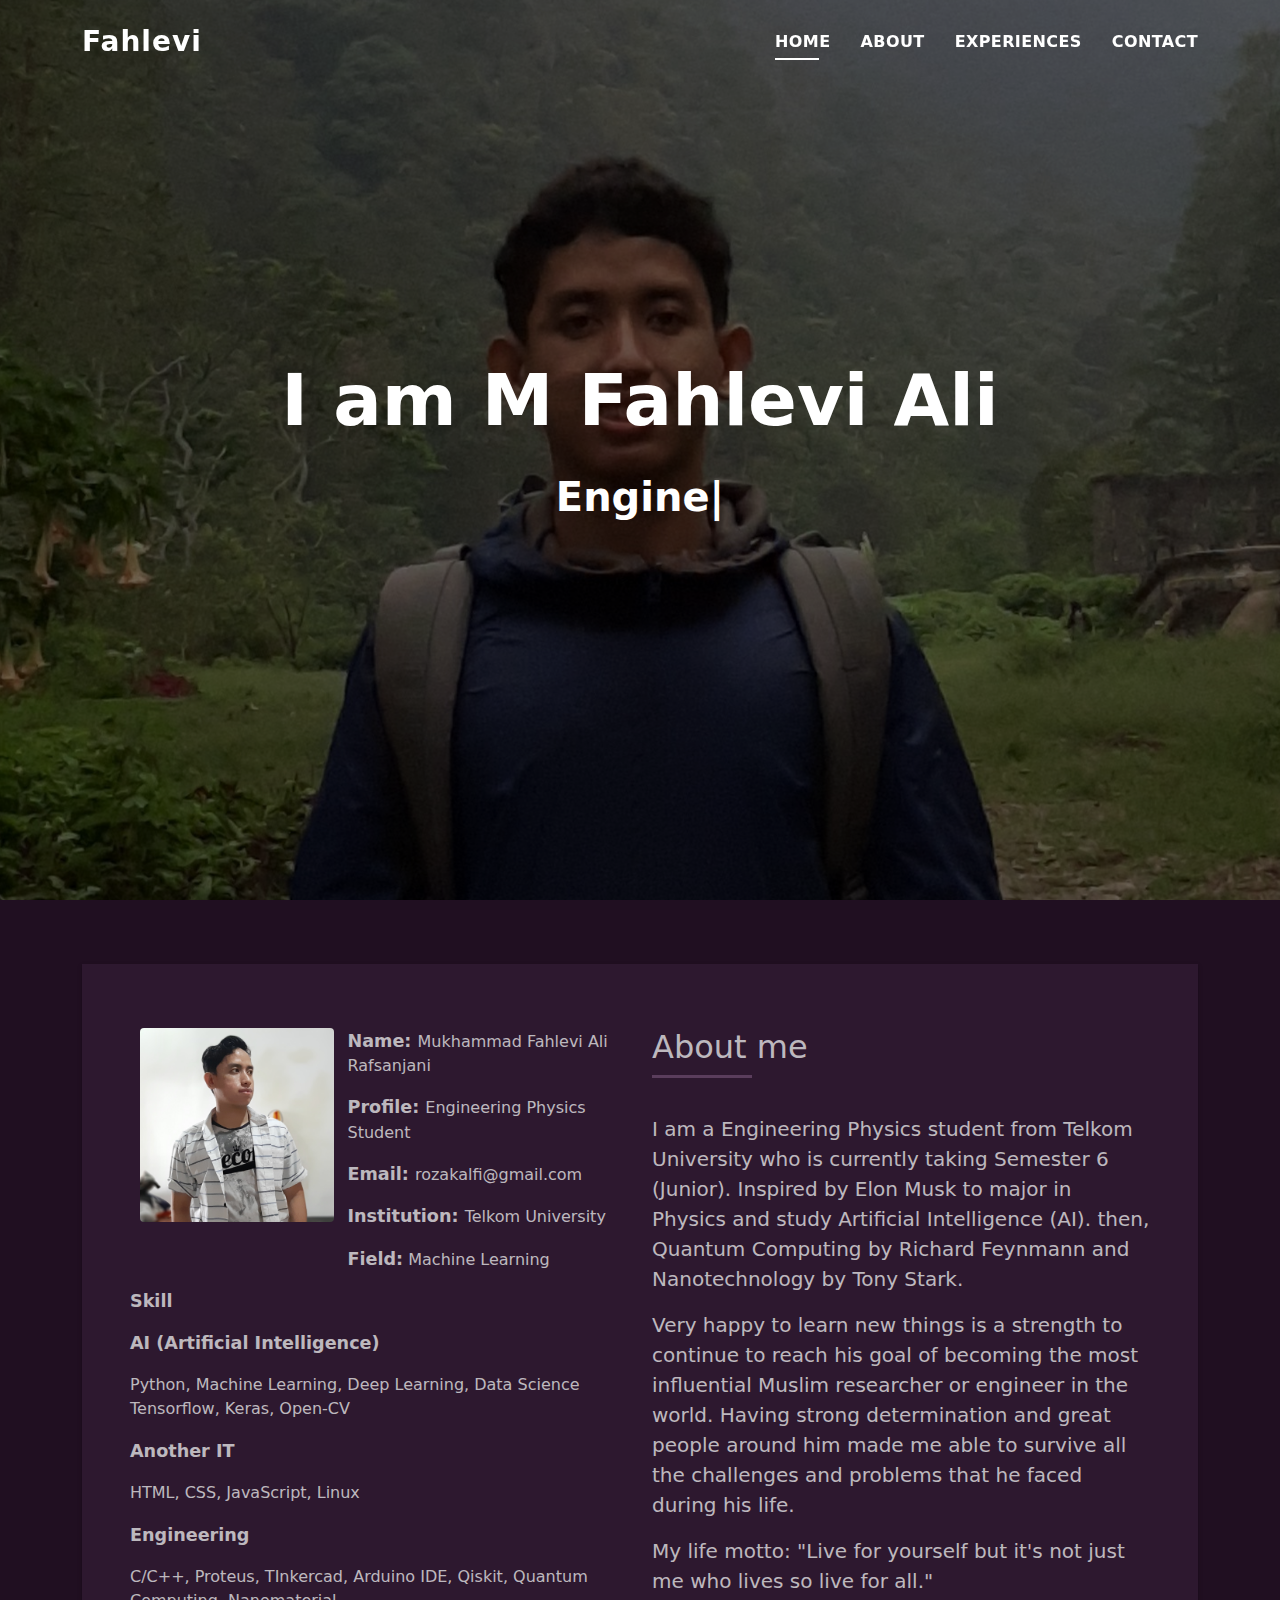
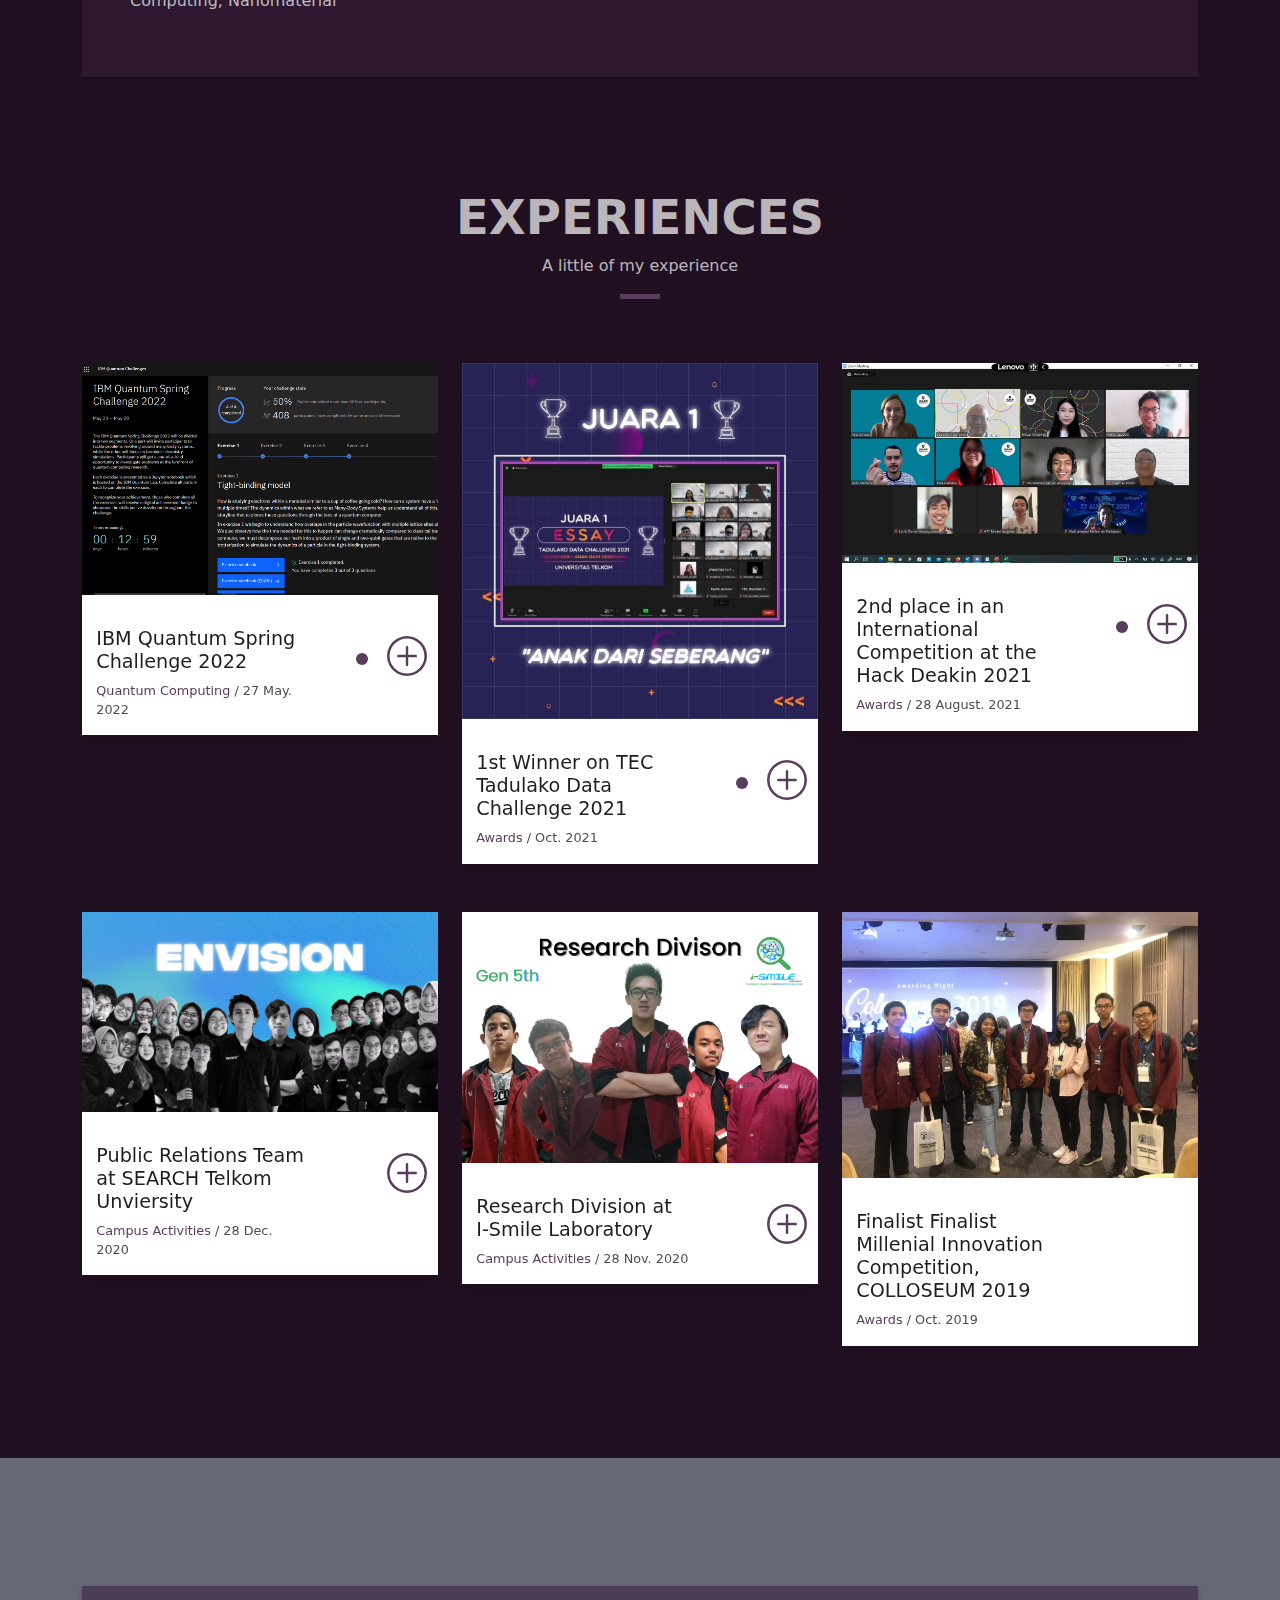
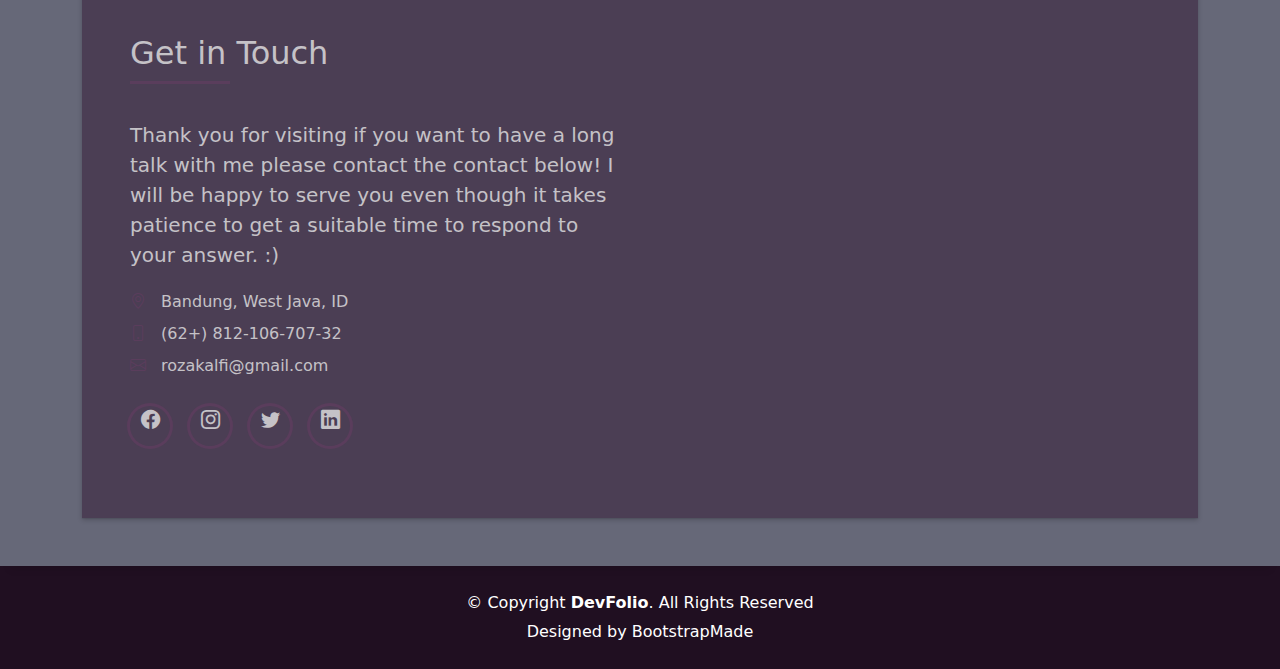
==== index.html @ 3823e462 "first commit" ====
<!DOCTYPE html>
<html lang="en">

<head>
  <meta charset="utf-8">
  <meta content="width=device-width, initial-scale=1.0" name="viewport">

  <title>Welcome to My Story!:)</title>
  <meta content="" name="description">
  <meta content="" name="keywords">

  <!-- Favicons -->
  <link href="assets/img/favicon.png" rel="icon">
  <link href="assets/img/apple-touch-icon.png" rel="apple-touch-icon">

  <!-- Vendor CSS Files -->
  <link href="assets/vendor/bootstrap/css/bootstrap.min.css" rel="stylesheet">
  <link href="assets/vendor/bootstrap-icons/bootstrap-icons.css" rel="stylesheet">
  <link href="assets/vendor/glightbox/css/glightbox.min.css" rel="stylesheet">
  <link href="assets/vendor/swiper/swiper-bundle.min.css" rel="stylesheet">

  <!-- Template Main CSS File -->
  <link href="assets/css/style.css" rel="stylesheet">

  <!-- =======================================================
  * Template Name: DevFolio - v4.7.1
  * Template URL: https://bootstrapmade.com/devfolio-bootstrap-portfolio-html-template/
  * Author: BootstrapMade.com
  * License: https://bootstrapmade.com/license/
  ======================================================== -->
</head>

<body>

  <!-- ======= Header ======= -->
  <header id="header" class="fixed-top">
    <div class="container d-flex align-items-center justify-content-between">

      <h1 class="logo"><a href="index.html">Fahlevi</a></h1>
      <!-- Uncomment below if you prefer to use an image logo -->
      <!-- <a href="index.html" class="logo"><img src="assets/img/logo.png" alt="" class="img-fluid"></a>-->

      <nav id="navbar" class="navbar">
        <ul>
          <li><a class="nav-link scrollto active" href="#hero">Home</a></li>
          <li><a class="nav-link scrollto" href="#about">About</a></li>
          <li><a class="nav-link scrollto " href="#work">EXPERIENCES</a></li>
          <li><a class="nav-link scrollto" href="#contact">Contact</a></li>
        </ul>
        <i class="bi bi-list mobile-nav-toggle"></i>
      </nav><!-- .navbar -->

    </div>
  </header><!-- End Header -->

  <!-- ======= Hero Section ======= -->
  <div id="hero" class="hero route bg-image" style="background-image: url(assets/img/banner.png)">
    <div class="overlay-itro"></div>
    <div class="hero-content display-table">
      <div class="table-cell">
        <div class="container">
          <!--<p class="display-6 color-d">Hello, world!</p>-->
          <h1 class="hero-title mb-4">I am M Fahlevi Ali</h1>
          <p class="hero-subtitle"><span class="typed" data-typed-items="Engineering Student, AI Enthuasiast, Quantum Computing Enthusiast"></span></p>
          <!-- <p class="pt-3"><a class="btn btn-primary btn js-scroll px-4" href="#about" role="button">Learn More</a></p> -->
        </div>
      </div>
    </div>
  </div><!-- End Hero Section -->

  <main id="main">

    <!-- ======= About Section ======= -->
    <section id="about" class="about-mf sect-pt4 route">
      <div class="container">
        <div class="row">
          <div class="col-sm-12">
            <div class="box-shadow-full">
              <div class="row">
                <div class="col-md-6">
                  <div class="row">
                    <div class="col-sm-6 col-md-5">
                      <div class="about-img">
                        <img src="assets/img/Untitled (500 × 500 px).png" class="img-fluid rounded b-shadow-a" alt="">
                      </div>
                    </div>
                    <div class="col-sm-6 col-md-7">
                      <div class="about-info">
                        <p><span class="title-s">Name: </span> <span>Mukhammad Fahlevi Ali Rafsanjani</span></p>
                        <p><span class="title-s">Profile: </span> <span>Engineering Physics Student</span></p>
                        <p><span class="title-s">Email: </span> <span>rozakalfi@gmail.com</span></p>
                        <p><span class="title-s">Institution: </span> <span>Telkom University</span></p>
                        <p><span class="title-s">Field:</span> <span>Machine Learning</span></p>
                      </div>
                    </div>
                  </div>
                  <div class="skill-mf">
                    <p class="title-s">Skill</p>
                  </div>
                  <div class="skill-mf">
                    <p class="title-s">AI (Artificial Intelligence)</p>
                    <span>Python, Machine Learning, Deep Learning, Data Science Tensorflow, Keras, Open-CV</span> <div class="sect-mt1-1"></div>
                  </div>
                  <div class="skill-mf">
                    <p class="title-s">Another IT</p>
                    <span>HTML, CSS, JavaScript, Linux</span> <div class="sect-mt1-1"></div>
                  </div>
                  <div class="skill-mf">
                    <p class="title-s">Engineering</p>
                    <span>C/C++, Proteus, TInkercad, Arduino IDE, Qiskit, Quantum Computing, Nanomaterial</span>
                  </div>
                </div>
                <div class="col-md-6">
                  <div class="about-me pt-4 pt-md-0">
                    <div class="title-box-2">
                      <h5 class="title-left">
                        About me
                      </h5>
                    </div>
                    <p class="lead">
                      I am a Engineering Physics student from Telkom University who is currently taking Semester 6 (Junior). Inspired by 
                      Elon Musk to major in Physics and study Artificial Intelligence (AI). then, Quantum Computing by Richard Feynmann 
                      and Nanotechnology by Tony Stark.

                    </p>
                    <p class="lead">
                      Very happy to learn new things is a strength to continue to reach his goal of becoming the most influential 
                      Muslim researcher or engineer in the world.  Having strong determination and great people around him made me able to survive all the challenges and problems 
                      that he faced during his life.
                    </p>
                    <p class="lead">
                      My life motto: "Live for yourself but it's not just me who lives so live for all."
                    </p>
                  </div>
                </div>
              </div>
            </div>
          </div>
        </div>
      </div>
    </section><!-- End About Section -->
    <!-- ======= Portfolio Section ======= -->
    <section id="work" class="portfolio-mf sect-pt4 route">
      <div class="container">
        <div class="row">
          <div class="col-sm-12">
            <div class="title-box text-center">
              <h3 class="title-a">
                EXPERIENCES
              </h3>
              <p class="subtitle-a">
                A little of my experience
              </p>
              <div class="line-mf"></div>
            </div>
          </div>
        </div>
        <div class="row">
          <div class="col-md-4">
            <div class="work-box">
              <a href="assets/img/ibm quantum spring challenge 2022.png" data-gallery="portfolioGallery" class="portfolio-lightbox">
                <div class="work-img">
                  <img src="assets/img/ibm quantum spring challenge 2022.png" alt="" class="img-fluid">
                </div>
              </a>
              <div class="work-content">
                <div class="row">
                  <div class="col-sm-8">
                    <h2 class="w-title">IBM Quantum Spring Challenge 2022</h2>
                    <div class="w-more">
                      <span class="w-ctegory">Quantum Computing</span> / <span class="w-date">27 May. 2022</span>
                    </div>
                  </div>
                  <div class="col-sm-4">
                    <div class="w-like">
                      <li><a href="https://www.linkedin.com/posts/fahlevialir_ibmquantumchallenge-quantumcomputing-qiskit-activity-6935933427539922944-oecW?utm_source=linkedin_share&utm_medium=member_desktop_web"> <span class="bi bi-plus-circle"></span></a></li>
                    </div>
                  </div>
                </div>
              </div>
            </div>
          </div>
          <div class="col-md-4">
            <div class="work-box">
              <a href="assets/img/1639705148033.jpg" data-gallery="portfolioGallery" class="portfolio-lightbox">
                <div class="work-img">
                  <img src="assets/img/1639705148033.jpg" alt="" class="img-fluid">
                </div>
              </a>
              <div class="work-content">
                <div class="row">
                  <div class="col-sm-8">
                    <h2 class="w-title">1st Winner on TEC Tadulako Data Challenge 2021</h2>
                    <div class="w-more">
                      <span class="w-ctegory">Awards</span> / <span class="w-date">Oct. 2021</span>
                    </div>
                  </div>
                  <div class="col-sm-4">
                    <div class="w-like">
                      <li><a href="https://www.linkedin.com/posts/fahlevialir_1st-winner-on-tec-tadulako-data-challenge-activity-6877421870313041920-lwin?utm_source=linkedin_share&utm_medium=member_desktop_web"> <span class="bi bi-plus-circle"></span></a></li>
                    </div>
                  </div>
                </div>
              </div>
            </div>
          </div>
          <div class="col-md-4">
            <div class="work-box">
              <a href="assets/img/1632244884599.jpg" data-gallery="portfolioGallery" class="portfolio-lightbox">
                <div class="work-img">
                  <img src="assets/img/1632244884599.jpg" alt="" class="img-fluid">
                </div>
              </a>
              <div class="work-content">
                <div class="row">
                  <div class="col-sm-8">
                    <h2 class="w-title">2nd place in an International Competition at the Hack Deakin 2021</h2>
                    <div class="w-more">
                      <span class="w-ctegory">Awards</span> / <span class="w-date">28 August. 2021</span>
                    </div>
                  </div>
                  <div class="col-sm-4">
                    <div class="w-like">
                      <li><a href="https://www.linkedin.com/posts/fahlevialir_hackathon2021-team-artificialintelligence-activity-6846131257760448512-QLKe?utm_source=linkedin_share&utm_medium=member_desktop_web"> <span class="bi bi-plus-circle"></span></a></li>
                    </div>
                  </div>
                </div>
              </div>
            </div>
          </div>
          <div class="col-md-4">
            <div class="work-box">
              <a href="assets/img/envision.png" data-gallery="portfolioGallery" class="portfolio-lightbox">
                <div class="work-img">
                  <img src="assets/img/envision.png" alt="" class="img-fluid">
                </div>
              </a>
              <div class="work-content">
                <div class="row">
                  <div class="col-sm-8">
                    <h2 class="w-title">Public Relations Team at SEARCH Telkom Unviersity</h2>
                    <div class="w-more">
                      <span class="w-ctegory">Campus Activities</span> / <span class="w-date">28 Dec. 2020</span>
                    </div>
                  </div>
                  <div class="col-sm-4">
                    <div class="w-like">
                      <a href="search.html"> <span class="bi bi-plus-circle"></span></a>
                    </div>
                  </div>
                </div>
              </div>
            </div>
          </div>
          <div class="col-md-4">
            <div class="work-box">
              <a href="assets/img/Research Divison.png" data-gallery="portfolioGallery" class="portfolio-lightbox">
                <div class="work-img">
                  <img src="assets/img/Research Divison.png" alt="" class="img-fluid">
                </div>
              </a>
              <div class="work-content">
                <div class="row">
                  <div class="col-sm-8">
                    <h2 class="w-title">Research Division at I-Smile Laboratory</h2>
                    <div class="w-more">
                      <span class="w-ctegory">Campus Activities</span> / <span class="w-date">28 Nov. 2020</span>
                    </div>
                  </div>
                  <div class="col-sm-4">
                    <div class="w-like">
                      <a href="portfolio-i-smile.html"> <span class="bi bi-plus-circle"></span></a>
                    </div>
                  </div>  
                </div>
              </div>
            </div>
          </div>
          <div class="col-md-4">
            <div class="work-box">
              <a href="assets/img/finalist.jpg" data-gallery="portfolioGallery" class="portfolio-lightbox">
                <div class="work-img">
                  <img src="assets/img/finalist.jpg" alt="" class="img-fluid">
                </div>
              </a>
              <div class="work-content">
                <div class="row">
                  <div class="col-sm-8">
                    <h2 class="w-title">Finalist 
                      Finalist Millenial Innovation Competition, COLLOSEUM 2019</h2>
                    <div class="w-more">
                      <span class="w-ctegory">Awards</span> / <span class="w-date">Oct. 2019</span>
                    </div>
                  </div>
                  </div>
                </div>
              </div>
            </div>
          </div>

        </div>
      </div>
    </section><!-- End Portfolio Section -->

    <!-- ======= Contact Section ======= -->
    <section id="contact" class="paralax-mf footer-paralax bg-image sect-mt4 route" style="background-image: url(assets/img/silicon.jpg)">
      <div class="overlay-mf"></div>
      <div class="container">
        <div class="row">
          <div class="col-sm-12">
            <div class="contact-mf">
              <div id="contact" class="box-shadow-full">
                <div class="row">
                  <div class="col-md-6">
                    <div class="title-box-2 pt-4 pt-md-0">
                      <h5 class="title-left">
                        Get in Touch
                      </h5>
                    </div>
                    <div class="more-info">
                      <p class="lead">
                        Thank you for visiting if you want to have a long talk with me please contact the contact below! I will be happy 
                        to serve you even though it takes patience to get a suitable time to respond to your answer.

:)
                      </p>
                      <ul class="list-ico">
                        <li><span class="bi bi-geo-alt"></span> Bandung, West Java, ID</li>
                        <li><span class="bi bi-phone"></span> (62+) 812-106-707-32</li>
                        <li><span class="bi bi-envelope"></span> rozakalfi@gmail.com</li>
                      </ul>
                    </div>
                    <div class="socials">
                      <ul>
                        <li><a href="https://www.facebook.com/muhammadfahlevi.alirafsanjani/"><span class="ico-circle"><i class="bi bi-facebook"></i></span></a></li>
                        <li><a href="https://www.instagram.com/fahlevialir/"><span class="ico-circle"><i class="bi bi-instagram"></i></span></a></li>
                        <li><a href="https://twitter.com/fahlevialir/"><span class="ico-circle"><i class="bi bi-twitter"></i></span></a></li>
                        <li><a href="https://www.linkedin.com/in/fahlevialir/"><span class="ico-circle"><i class="bi bi-linkedin"></i></span></a></li>
                      </ul>
                    </div>
                  </div>
                </div>
              </div>
            </div>
          </div>
        </div>
      </div>
    </section><!-- End Contact Section -->

  </main><!-- End #main -->

  <!-- ======= Footer ======= -->
  <footer>
    <div class="container">
      <div class="row">
        <div class="col-sm-12">
          <div class="copyright-box">
            <p class="copyright">&copy; Copyright <strong>DevFolio</strong>. All Rights Reserved</p>
            <div class="credits">
              <!--
              All the links in the footer should remain intact.
              You can delete the links only if you purchased the pro version.
              Licensing information: https://bootstrapmade.com/license/
              Purchase the pro version with working PHP/AJAX contact form: https://bootstrapmade.com/buy/?theme=DevFolio
            -->
              Designed by <a href="https://bootstrapmade.com/">BootstrapMade</a>
            </div>
          </div>
        </div>
      </div>
    </div>
  </footer><!-- End  Footer -->

  <div id="preloader"></div>
  <a href="#" class="back-to-top d-flex align-items-center justify-content-center"><i class="bi bi-arrow-up-short"></i></a>

  <!-- Vendor JS Files -->
  <script src="assets/vendor/purecounter/purecounter.js"></script>
  <script src="assets/vendor/bootstrap/js/bootstrap.bundle.min.js"></script>
  <script src="assets/vendor/glightbox/js/glightbox.min.js"></script>
  <script src="assets/vendor/swiper/swiper-bundle.min.js"></script>
  <script src="assets/vendor/typed.js/typed.min.js"></script>
  <script src="assets/vendor/php-email-form/validate.js"></script>

  <!-- Template Main JS File -->
  <script src="assets/js/main.js"></script>

</body>

</html>
---- assets/css/style.css ----
/**
* Template Name: DevFolio - v4.7.1
* Template URL: https://bootstrapmade.com/devfolio-bootstrap-portfolio-html-template/
* Author: BootstrapMade.com
* License: https://bootstrapmade.com/license/
*/

/*--------------------------------------------------------------
# General
--------------------------------------------------------------*/
body {
  background-color: #200F21;
  color: #eeeeeec2  ;
}

h1,
h2,
h3,
h4,
h5,
h6 {
  color: #eeeeeec2;
}

a {
  color: #eeeeeec2;
  text-decoration: none;
  transition: all 0.5s ease-in-out;
}
a:hover {
  color: #5A3D5C;
  text-decoration: none;
  transition: all 0.5s ease-in-out;
}

.p-r {
  position: relative;
}

.color-a {
  text-decoration: none;
  color: #5A3D5C;
}

.color-d {
  color: #f5f5f5;
}

.color-text-a {
  text-decoration: none;
  color: #eeeeeec2;
}

.box-shadow, .card-blog, .work-box, .service-box, .paralax-mf {
  box-shadow: 0 13px 8px -10px rgba(0, 0, 0, 0.1);
}

.box-shadow-a, .button:hover {
  text-decoration: none;
  box-shadow: 0 0 0 4px #cde1f8;
}

.display-5 {
  font-size: 2.5rem;
  font-weight: 300;
  line-height: 1.1;
}

.display-6 {
  font-size: 2rem;
  font-weight: 300;
  line-height: 1.1;
}

.avatar {
  width: 32px;
  height: 32px;
  margin-right: 4px;
  overflow: hidden;
}

.bg-image {
  background-repeat: no-repeat;
  background-attachment: fixed;
  background-size: cover;
  background-position: center center;
}
@media (max-width: 1024px) {
  .bg-image {
    background-attachment: scroll;
  }
}

.overlay-mf {
  background-color: #858f9e;
}

.overlay-mf {
  position: absolute;
  top: 0;
  left: 0px;
  padding: 0;
  height: 100%;
  width: 100%;
  opacity: 0.7;
}

.paralax-mf {
  position: relative;
  padding: 8rem 0;
}

.display-table {
  width: 100%;
  height: 100%;
  display: table;
}

.table-cell {
  display: table-cell;
  vertical-align: middle;
}

/*--/ Sections /--*/
.sect-4 {
  padding: 4rem 0;
}

.sect-pt4 {
  padding-top: 4rem;
}

.sect-mt4 {
  margin-top: 4rem;
}

.sect-mt1-1 {
  margin-top: 1.1rem;
}

.sect-mt0 {
  margin-top: 0rem;
}
/*--/ Title s /--*/
.title-s {
  font-weight: 600;
  color: #eeeeeec2;
  font-size: 1.1rem;
  /*--/ Title 0 /--*/
}
/*.title-0 {
  font-weight: 600;
  color: #eeeeeec2;
  font-size: 1.1rem;
  margin-top: 0.1rem;
}
/*--/ Title A /--*/
.title-box {
  margin-bottom: 4rem;
}

.title-a {
  text-decoration: none;
  font-size: 3rem;
  font-weight: bold;
  text-transform: uppercase;
}

.subtitle-a {
  text-decoration: none;
  color: #eeeeeec2;
}

.line-mf {
  width: 40px;
  height: 5px;
  background-color: #5A3D5C;
  margin: 0 auto;
}

/*--/ Title Left /--*/
.title-box-2 {
  margin-bottom: 3rem;
}

.title-left {
  font-size: 2rem;
  position: relative;
}
.title-left:before {
  content: "";
  position: absolute;
  height: 3px;
  background-color: #5A3D5C;
  width: 100px;
  bottom: -12px;
}

/*------/ Box /------*/
.box-pl2 {
  padding-left: 2rem;
}

.box-shadow-full {
  padding: 3rem 1.25rem;
  position: relative;
  background-color: #38203993;
  margin-bottom: 3rem;
  z-index: 2;
  box-shadow: 0 1px 1px 0 rgba(0, 0, 0, 0.06), 0 2px 5px 0 rgba(0, 0, 0, 0.2);
}
@media (min-width: 768px) {
  .box-shadow-full {
    padding: 3rem;
  }
}

/*------/ Socials /------*/
.socials {
  padding: 1.5rem 0;
}
.socials ul li {
  display: inline-block;
}
.socials .ico-circle {
  height: 40px;
  width: 40px;
  font-size: 1.2rem;
  border-radius: 50%;
  line-height: 1.6;
  margin: 0 15px 0 0;
  box-shadow: 0 0 0 3px #5A3D5C;
  transition: all 500ms ease;
}
.socials .ico-circle:hover {
  background-color: #5A3D5C;
  color: #fff;
  box-shadow: 0 0 0 3px #cde1f8;
  transition: all 500ms ease;
}

/*------/ Ul resect /------*/
.ul-resect, .widget-tags ul, .widget-sidebar .list-sidebar, .box-comments .list-comments, .blog-wrapper .post-meta ul, .list-ico, .socials ul {
  list-style: none;
  padding-left: 0;
  margin-bottom: 0;
}

.list-ico {
  line-height: 2;
}
.list-ico span {
  color: #5A3D5C;
  margin-right: 10px;
}

/*------/ Ico Circle /------*/
.ico-circle {
  height: 100px;
  width: 100px;
  font-size: 2rem;
  border-radius: 50%;
  line-height: 1.55;
  margin: 0 auto;
  text-align: center;
  box-shadow: 0 0 0 10px #5A3D5C;
  display: block;
}

/*------/ Owl Carousel /------*/
.owl-theme .owl-dots {
  text-align: center;
  margin-top: 18px;
}
.owl-theme .owl-dots .owl-dot {
  display: inline-block;
}
.owl-theme .owl-dots .owl-dot span {
  width: 18px;
  height: 7px;
  margin: 5px 5px;
  background: #cde1f8;
  border: 0px solid #cde1f8;
  display: block;
  transition: all 0.6s ease-in-out;
  cursor: pointer;
}
.owl-theme .owl-dots .owl-dot:hover span {
  background-color: #cde1f8;
}
.owl-theme .owl-dots .owl-dot.active span {
  background-color: #eeeeeec2;
  width: 25px;
}

/*--/ Scrolltop s /--*/
.scrolltop-mf {
  position: relative;
  display: none;
}
.scrolltop-mf span {
  z-index: 999;
  position: fixed;
  width: 42px;
  height: 42px;
  background-color: #5A3D5C;
  opacity: 0.7;
  font-size: 1.6rem;
  line-height: 1.5;
  text-align: center;
  color: #fff;
  top: auto;
  left: auto;
  right: 30px;
  bottom: 50px;
  cursor: pointer;
  border-radius: 50%;
}

/*--------------------------------------------------------------
# Back to top button
--------------------------------------------------------------*/
.back-to-top {
  position: fixed;
  visibility: hidden;
  opacity: 0;
  right: 15px;
  bottom: 15px;
  z-index: 996;
  background: #5A3D5C;
  width: 40px;
  height: 40px;
  border-radius: 50px;
  transition: all 0.4s;
}
.back-to-top i {
  font-size: 28px;
  color: #fff;
  line-height: 0;
}
.back-to-top:hover {
  background: #5A3D5C;
  color: #fff;
}
.back-to-top.active {
  visibility: visible;
  opacity: 1;
}

/*------/ Prelaoder /------*/
#preloader {
  position: fixed;
  top: 0;
  left: 0;
  right: 0;
  bottom: 0;
  z-index: 9999;
  overflow: hidden;
  background: #fff;
}

#preloader:before {
  content: "";
  position: fixed;
  top: calc(50% - 30px);
  left: calc(50% - 30px);
  border: 6px solid #f2f2f2;
  border-top: 6px solid #5A3D5C;
  border-radius: 50%;
  width: 60px;
  height: 60px;
  -webkit-animation: animate-preloader 1s linear infinite;
  animation: animate-preloader 1s linear infinite;
}

@-webkit-keyframes animate-preloader {
  0% {
    transform: rotate(0deg);
  }
  100% {
    transform: rotate(360deg);
  }
}

@keyframes animate-preloader {
  0% {
    transform: rotate(0deg);
  }
  100% {
    transform: rotate(360deg);
  }
}
/*------/ Button /------*/
.button {
  display: inline-block;
  padding: 0.3rem 0.6rem;
  text-align: center;
  vertical-align: middle;
  -webkit-user-select: none;
  -moz-user-select: none;
  user-select: none;
  font-size: 1rem;
  border-radius: 0.3rem;
  border: 1px solid transparent;
  transition: all 500ms ease;
  cursor: pointer;
}
.button:focus {
  outline: 0;
}
.button:hover {
  background-color: #5A3D5C;
  color: #fff;
  transition: all 500ms ease;
}

.button-a {
  text-decoration: none;
  background-color: #5A3D5C;
  color: #fff;
  border-color: #cde1f8;
}

.button-big {
  padding: 0.9rem 2.3rem;
  font-size: 1.2rem;
}

.button-rouded {
  border-radius: 5rem;
}

.btn-lg {
  padding: 0.5rem 1rem;
  font-size: 1.25rem;
  line-height: 1.5;
  border-radius: 0.3rem;
}

/*--------------------------------------------------------------
# Header
--------------------------------------------------------------*/
#header {
  transition: all 0.5s;
  z-index: 997;
  padding: 20px 0;
}
#header .logo {
  font-size: 28px;
  margin: 0;
  padding: 0;
  font-weight: 600;
  letter-spacing: 1px;
}
#header .logo a {
  color: #fff;
}
#header .logo img {
  max-height: 40px;
}
#header.header-scrolled {
  background: rgba(0, 0, 0, 0.9);
  padding: 12px 0;
}

/*--------------------------------------------------------------
# Navigation Menu
--------------------------------------------------------------*/
/**
* Desktop Navigation 
*/
.navbar {
  padding: 0;
}
.navbar ul {
  margin: 0;
  padding: 0;
  display: flex;
  list-style: none;
  align-items: center;
}
.navbar li {
  position: relative;
}
.navbar > ul > li {
  white-space: nowrap;
  padding: 10px 0 10px 30px;
}
.navbar a, .navbar a:focus {
  display: flex;
  align-items: center;
  justify-content: space-between;
  color: #fff;
  font-size: 16px;
  font-weight: 600;
  padding: 0;
  white-space: nowrap;
  transition: 0.3s;
  letter-spacing: 0.4px;
  position: relative;
  text-transform: uppercase;
}
.navbar a i, .navbar a:focus i {
  font-size: 12px;
  line-height: 0;
  margin-left: 5px;
}
.navbar > ul > li > a:before {
  content: "";
  position: absolute;
  width: 100%;
  height: 2px;
  bottom: -6px;
  left: 0;
  width: 0;
  background-color: #fff;
  visibility: hidden;
  transition: all 0.3s ease-in-out 0s;
}
.navbar a:hover:before, .navbar li:hover > a:before, .navbar .active:before {
  visibility: visible;
  width: 80%;
}
.navbar a:hover, .navbar .active, .navbar .active:focus, .navbar li:hover > a {
  color: #fff;
}
.navbar .dropdown ul {
  display: block;
  position: absolute;
  left: 30px;
  top: calc(100% + 30px);
  margin: 0;
  padding: 10px 0;
  z-index: 99;
  opacity: 0;
  visibility: hidden;
  background: #fff;
  box-shadow: 0px 0px 30px rgba(127, 137, 161, 0.25);
  transition: 0.3s;
}
.navbar .dropdown ul li {
  min-width: 200px;
}
.navbar .dropdown ul a {
  padding: 10px 20px;
  font-size: 14px;
  text-transform: none;
  color: #4e4e4e;
}
.navbar .dropdown ul a i {
  font-size: 12px;
}
.navbar .dropdown ul a:hover, .navbar .dropdown ul .active:hover, .navbar .dropdown ul li:hover > a {
  color: #5A3D5C;
}
.navbar .dropdown:hover > ul {
  opacity: 1;
  top: 100%;
  visibility: visible;
}
.navbar .dropdown .dropdown ul {
  top: 0;
  left: calc(100% - 30px);
  visibility: hidden;
}
.navbar .dropdown .dropdown:hover > ul {
  opacity: 1;
  top: 0;
  left: 100%;
  visibility: visible;
}
@media (max-width: 1366px) {
  .navbar .dropdown .dropdown ul {
    left: -90%;
  }
  .navbar .dropdown .dropdown:hover > ul {
    left: -100%;
  }
}

/**
* Mobile Navigation 
*/
.mobile-nav-toggle {
  color: #fff;
  font-size: 28px;
  cursor: pointer;
  display: none;
  line-height: 0;
  transition: 0.5s;
}

@media (max-width: 991px) {
  .mobile-nav-toggle {
    display: block;
  }

  .navbar ul {
    display: none;
  }
}
.navbar-mobile {
  position: fixed;
  overflow: hidden;
  top: 0;
  right: 0;
  left: 0;
  bottom: 0;
  background: rgba(78, 78, 78, 0.9);
  transition: 0.3s;
  z-index: 999;
}
.navbar-mobile .mobile-nav-toggle {
  position: absolute;
  top: 15px;
  right: 15px;
}
.navbar-mobile ul {
  display: block;
  position: absolute;
  top: 55px;
  right: 15px;
  bottom: 15px;
  left: 15px;
  padding: 10px 0;
  background-color: #fff;
  overflow-y: auto;
  transition: 0.3s;
}
.navbar-mobile > ul > li {
  padding: 0;
}
.navbar-mobile a:hover:before, .navbar-mobile li:hover > a:before, .navbar-mobile .active:before {
  visibility: hidden;
}
.navbar-mobile a, .navbar-mobile a:focus {
  padding: 10px 20px;
  font-size: 15px;
  color: #4e4e4e;
}
.navbar-mobile a:hover, .navbar-mobile .active, .navbar-mobile li:hover > a {
  color: #5A3D5C;
}
.navbar-mobile .getstarted, .navbar-mobile .getstarted:focus {
  margin: 15px;
}
.navbar-mobile .dropdown ul {
  position: static;
  display: none;
  margin: 10px 20px;
  padding: 10px 0;
  z-index: 99;
  opacity: 1;
  visibility: visible;
  background: #fff;
  box-shadow: 0px 0px 30px rgba(127, 137, 161, 0.25);
}
.navbar-mobile .dropdown ul li {
  min-width: 200px;
}
.navbar-mobile .dropdown ul a {
  padding: 10px 20px;
}
.navbar-mobile .dropdown ul a i {
  font-size: 12px;
}
.navbar-mobile .dropdown ul a:hover, .navbar-mobile .dropdown ul .active:hover, .navbar-mobile .dropdown ul li:hover > a {
  color: #5A3D5C;
}
.navbar-mobile .dropdown > .dropdown-active {
  display: block;
}

/*--------------------------------------------------------------
# Hero Section
--------------------------------------------------------------*/
.hero {
  height: 100vh;
  position: relative;
  color: #fff;
}
.hero .hero-content {
  text-align: center;
  position: absolute;
}
.hero .overlay-itro {
  background-color: rgba(0, 0, 0, 0.6);
  position: absolute;
  top: 0;
  left: 0px;
  padding: 0;
  height: 100%;
  width: 100%;
  opacity: 0.9;
}
.hero .hero-title {
  color: #fff;
  font-weight: 600;
  font-size: 3rem;
}
@media (min-width: 768px) {
  .hero .hero-title {
    font-size: 4.5rem;
  }
}
.hero .hero-subtitle {
  font-size: 1.5rem;
  font-weight: 600;
}
@media (min-width: 768px) {
  .hero .hero-subtitle {
    font-size: 2.5rem;
  }
}
.hero .text-slider-items {
  display: none;
}

.hero-single {
  height: 350px;
}
.hero-single .hero-content {
  margin-top: 30px;
}
.hero-single .hero-title {
  text-transform: uppercase;
  font-size: 3rem;
}
@media (min-width: 768px) {
  .hero-single .hero-title {
    font-size: 3.5rem;
  }
}
.hero-single .breadcrumb {
  background-color: transparent;
  color: #5A3D5C;
}
.hero-single .breadcrumb .breadcrumb-item:before {
  color: #cde1f8;
}
.hero-single .breadcrumb .breadcrumb-item.active {
  color: #cde1f8;
}
.hero-single .breadcrumb a {
  color: #fff;
}

/*--------------------------------------------------------------
# About
--------------------------------------------------------------*/
.about-mf .box-shadow-full {
  padding-top: 4rem;
  padding-bottom: 4rem;
}
.about-mf .about-img {
  margin-bottom: 2rem;
}
.about-mf .about-img img {
  margin-left: 10px;
}
@media (min-width: 767px) {
  .about-mf .box-pl2 {
    margin-top: 3rem;
    padding-left: 0rem;
  }
}

.skill-mf span {
  color: #eeeeeec2;
}
.skill-mf .progress {
  background-color: #cde1f8;
  margin: 0.5rem 0 1.2rem 0;
  border-radius: 0;
  height: 0.7rem;
}
.skill-mf .progress .progress-bar {
  height: 0.7rem;
  background-color: #5A3D5C;
}

/*--------------------------------------------------------------
# Services
--------------------------------------------------------------*/
.service-box {
  background-color: #38203993;
  padding: 2.5rem 1.3rem;
  border-radius: 1rem;
  margin-bottom: 3rem;
  text-align: center;
}
.service-box:hover .ico-circle {
  transition: all 500ms ease;
  color: #eeeeeec2;
  background-color: #5A3D5C;
  box-shadow: 0 0 0 10px #cde1f8;
}
.service-box .service-ico {
  margin-bottom: 1rem;
  color: #eeeeeec2;
}
.service-box .ico-circle {
  transition: all 500ms ease;
  display: inline-flex;
  align-items: center;
  justify-content: center;
}
.service-box .ico-circle i {
  line-height: 0;
  font-size: 40px;
}
.service-box .s-title {
  font-size: 1.4rem;
  text-transform: uppercase;
  text-align: center;
  padding: 0.4rem 0;
}
.service-box .s-description {
  color: #000000c2;
}

/*--------------------------------------------------------------
# Counter
--------------------------------------------------------------*/
.counter-box {
  color: #fff;
  text-align: center;
}
@media (min-width: 577px) {
  .counter-box {
    margin-bottom: 1.8rem;
  }
}

.counter-ico {
  margin-bottom: 1rem;
}
.counter-ico .ico-circle {
  height: 60px;
  width: 60px;
  line-height: 1.5;
  box-shadow: 0 0 0 10px #cde1f8;
}

.counter-num .counter {
  font-size: 2rem;
  margin-bottom: 0;
}

/*--------------------------------------------------------------
# Portfolio
--------------------------------------------------------------*/
.work-box {
  margin-bottom: 3rem;
  -webkit-backface-visibility: hidden;
  backface-visibility: hidden;
  background-color: #fff;
}
.work-box:hover img {
  transform: scale(1.3);
}

.work-img {
  display: block;
  overflow: hidden;
}
.work-img img {
  transition: all 1s;
}

.work-content {
  padding: 2rem 3% 1rem 4%;
}
.work-content .w-more {
  color: #4e4e4e;
  font-size: 0.8rem;
}
.work-content .w-more .w-ctegory {
  color: #5A3D5C;
}
.work-content .w-like {
  font-size: 2.5rem;
  color: #5A3D5C;
  float: right;
}
.work-content .w-like a {
  color: #5A3D5C;
}
.work-content .w-like .num-like {
  font-size: 0.7rem;
}

.w-title {
  font-size: 1.2rem;
  color: #1e1e1e;
}

/*--------------------------------------------------------------
# Portfolio Details
--------------------------------------------------------------*/
.portfolio-details {
  padding-top: 40px;
}
.portfolio-details .portfolio-details-slider img {
  width: 100%;
}
.portfolio-details .portfolio-details-slider .swiper-pagination {
  margin-top: 20px;
  position: relative;
}
.portfolio-details .portfolio-details-slider .swiper-pagination .swiper-pagination-bullet {
  width: 12px;
  height: 12px;
  background-color: #fff;
  opacity: 1;
  border: 1px solid #5A3D5C;
}
.portfolio-details .portfolio-details-slider .swiper-pagination .swiper-pagination-bullet-active {
  background-color: #5A3D5C;
}
.portfolio-details .portfolio-info {
  padding: 30px;
  box-shadow: 0px 0 30px rgba(78, 78, 78, 0.08);
}
.portfolio-details .portfolio-info h3 {
  font-size: 22px;
  font-weight: 700;
  margin-bottom: 20px;
  padding-bottom: 20px;
  border-bottom: 1px solid #eee;
}
.portfolio-details .portfolio-info ul {
  list-style: none;
  padding: 0;
  font-size: 15px;
}
.portfolio-details .portfolio-info ul li + li {
  margin-top: 10px;
}
.portfolio-details .portfolio-description {
  padding-top: 30px;
}
.portfolio-details .portfolio-description h2 {
  font-size: 26px;
  font-weight: 700;
  margin-bottom: 20px;
}
.portfolio-details .portfolio-description p {
  padding: 0;
}

/*--------------------------------------------------------------
# Testimonials
--------------------------------------------------------------*/
.testimonial-box {
  color: #fff;
  text-align: center;
}
.testimonial-box .author-test {
  margin-top: 1rem;
}
.testimonial-box .author-test img {
  margin: 0 auto;
}
.testimonial-box .author {
  color: #fff;
  text-transform: uppercase;
  font-weight: 600;
  margin: 1rem 0;
  display: block;
  font-size: 1.4rem;
}
.testimonial-box .comit {
  font-size: 2rem;
  color: #5A3D5C;
  background-color: #fff;
  width: 52px;
  height: 52px;
  display: block;
  margin: 0 auto;
  border-radius: 50%;
  line-height: 1.6;
}
@media (min-width: 768px) {
  .testimonial-box .description {
    padding: 0 5rem;
  }
}
@media (min-width: 992px) {
  .testimonial-box .description {
    padding: 0 8rem;
  }
}
@media (min-width: 1200px) {
  .testimonial-box .description {
    padding: 0 13rem;
  }
}

.swiper-pagination {
  margin-top: 20px;
  position: relative;
}
.swiper-pagination .swiper-pagination-bullet {
  width: 12px;
  height: 12px;
  background-color: rgba(255, 255, 255, 0.4);
  opacity: 1;
}
.swiper-pagination .swiper-pagination-bullet-active {
  background-color: #fff;
}

/*--------------------------------------------------------------
# Contact
--------------------------------------------------------------*/
.footer-paralax {
  padding: 4rem 0 0 0;
}

.contact-mf {
  margin-top: 4rem;
}
@media (min-width: 767px) {
  .contact-mf .box-pl2 {
    margin-top: 3rem;
    padding-left: 0rem;
  }
}

.php-email-form .error-message {
  display: none;
  color: #fff;
  background: #ed3c0d;
  text-align: center;
  padding: 15px;
  font-weight: 600;
}
.php-email-form .sent-message {
  display: none;
  color: #fff;
  background: #18d26e;
  text-align: center;
  padding: 15px;
  font-weight: 600;
}
.php-email-form .loading {
  display: none;
  background: #fff;
  text-align: center;
  padding: 15px;
}
.php-email-form .loading:before {
  content: "";
  display: inline-block;
  border-radius: 50%;
  width: 24px;
  height: 24px;
  margin: 0 10px -6px 0;
  border: 3px solid #18d26e;
  border-top-color: #eee;
  -webkit-animation: animate-loading 1s linear infinite;
  animation: animate-loading 1s linear infinite;
}
.php-email-form input, .php-email-form textarea {
  border-radius: 0;
  box-shadow: none;
  font-size: 14px;
}
.php-email-form input:focus, .php-email-form textarea:focus {
  border-color: #5A3D5C;
}
.php-email-form input {
  padding: 10px 15px;
}
.php-email-form textarea {
  padding: 12px 15px;
  margin-bottom: 0;
}
.php-email-form button[type=submit] {
  background: #5A3D5C;
  border: 0;
  padding: 10px 24px;
  color: #fff;
  transition: 0.4s;
}
.php-email-form button[type=submit]:hover {
  background: #5A3D5C;
}

@-webkit-keyframes animate-loading {
  0% {
    transform: rotate(0deg);
  }
  100% {
    transform: rotate(360deg);
  }
}

@keyframes animate-loading {
  0% {
    transform: rotate(0deg);
  }
  100% {
    transform: rotate(360deg);
  }
}
/*--------------------------------------------------------------
# Blog
--------------------------------------------------------------*/
@media (min-width: 767px) {
  .card-blog {
    margin-bottom: 3rem;
  }
}
.card-blog .card-body {
  position: relative;
}
.card-blog .card-category-box {
  position: absolute;
  text-align: center;
  top: -16px;
  left: 15px;
  right: 15px;
  line-height: 25px;
  overflow: hidden;
}
.card-blog .card-category {
  display: inline-block;
  color: #fff;
  padding: 0 15px 5px;
  overflow: hidden;
  background-color: #5A3D5C;
  border-radius: 4px;
}
.card-blog .card-category .category {
  color: #fff;
  display: inline-block;
  text-transform: uppercase;
  font-size: 0.7rem;
  letter-spacing: 0.1px;
  margin-bottom: 0;
}
.card-blog .card-title {
  font-size: 1.3rem;
  margin-top: 0.6rem;
}
.card-blog .card-description {
  color: #4e4e4e;
}
.card-blog .post-author {
  display: inline-block;
}
.card-blog .post-date {
  color: #4e4e4e;
  display: inline-block;
  float: right;
}

/*--------------------------------------------------------------
# Blog Single
--------------------------------------------------------------*/
.post-box,
.form-comments,
.box-comments,
.widget-sidebar {
  padding: 2rem;
  background-color: #fff;
  margin-bottom: 3rem;
}
@media (min-width: 768px) {
  .post-box,
.form-comments,
.box-comments,
.widget-sidebar {
    padding: 3rem;
  }
}

.blog-wrapper .article-title {
  font-size: 1.5rem;
}
@media (min-width: 768px) {
  .blog-wrapper .article-title {
    font-size: 1.9rem;
  }
}
.blog-wrapper .post-meta {
  margin: 1rem 0;
}
.blog-wrapper .post-meta ul {
  border-left: 4px solid #5A3D5C;
  margin-top: 1rem;
}
.blog-wrapper .post-meta ul li {
  display: inline-block;
  margin-left: 15px;
}
.blog-wrapper .post-meta ul a {
  color: #5A3D5C;
}
.blog-wrapper .post-meta ul span {
  color: #1e1e1e;
}
.blog-wrapper .blockquote {
  border-left: 4px solid #5A3D5C;
  padding: 18px;
  font-style: italic;
}

/*------/ Comments /------*/
.box-comments .list-comments li {
  padding-bottom: 40px;
}
.box-comments .list-comments .comment-avatar {
  display: table-cell;
  vertical-align: top;
}
.box-comments .list-comments .comment-avatar img {
  width: 80px;
  height: 80px;
}
.box-comments .list-comments .comment-author {
  font-size: 1.3rem;
}
@media (min-width: 768px) {
  .box-comments .list-comments .comment-author {
    font-size: 1.5rem;
  }
}
.box-comments .list-comments .comment-details {
  display: table-cell;
  vertical-align: top;
  padding-left: 25px;
}
.box-comments .list-comments a {
  color: #5A3D5C;
}
.box-comments .list-comments span {
  color: #1e1e1e;
  font-style: italic;
}
.box-comments .comment-children {
  margin-left: 40px;
}

/*------/ Sidebar /------*/
.widget-sidebar .sidebar-title {
  font-size: 1.6rem;
  font-weight: 600;
  border-left: 5px solid #5A3D5C;
  padding-left: 15px;
  text-transform: uppercase;
  margin-bottom: 1.5rem;
}
.widget-sidebar .list-sidebar li {
  position: relative;
  padding: 6px 0 6px 24px;
}
.widget-sidebar .list-sidebar li:before {
  position: absolute;
  content: "";
  width: 10px;
  height: 1px;
  left: 0;
  background-color: #5A3D5C;
  top: 20px;
}

.sidebar-search input {
  background-color: #fff;
  border-radius: 0;
  transition: all 0.5s ease-in-out;
}
.sidebar-search .btn-search {
  background-color: #5A3D5C;
  border-color: #5A3D5C;
  border-radius: 0;
  padding-left: 20px;
  padding-right: 20px;
}

.widget-tags ul li {
  display: inline-block;
  background-color: #5A3D5C;
  padding: 0.2rem 0.6rem;
  margin-bottom: 0.5rem;
  border-radius: 15px;
}
.widget-tags ul li a {
  color: #fff;
}

/*--------------------------------------------------------------
# Footer
--------------------------------------------------------------*/
footer {
  text-align: center;
  color: #fff;
  padding: 25px 0;
}
footer .copyright {
  margin-bottom: 0.3rem;
}
footer .credits {
  margin-bottom: 0;
}
footer .credits a {
  color: #fff;
}
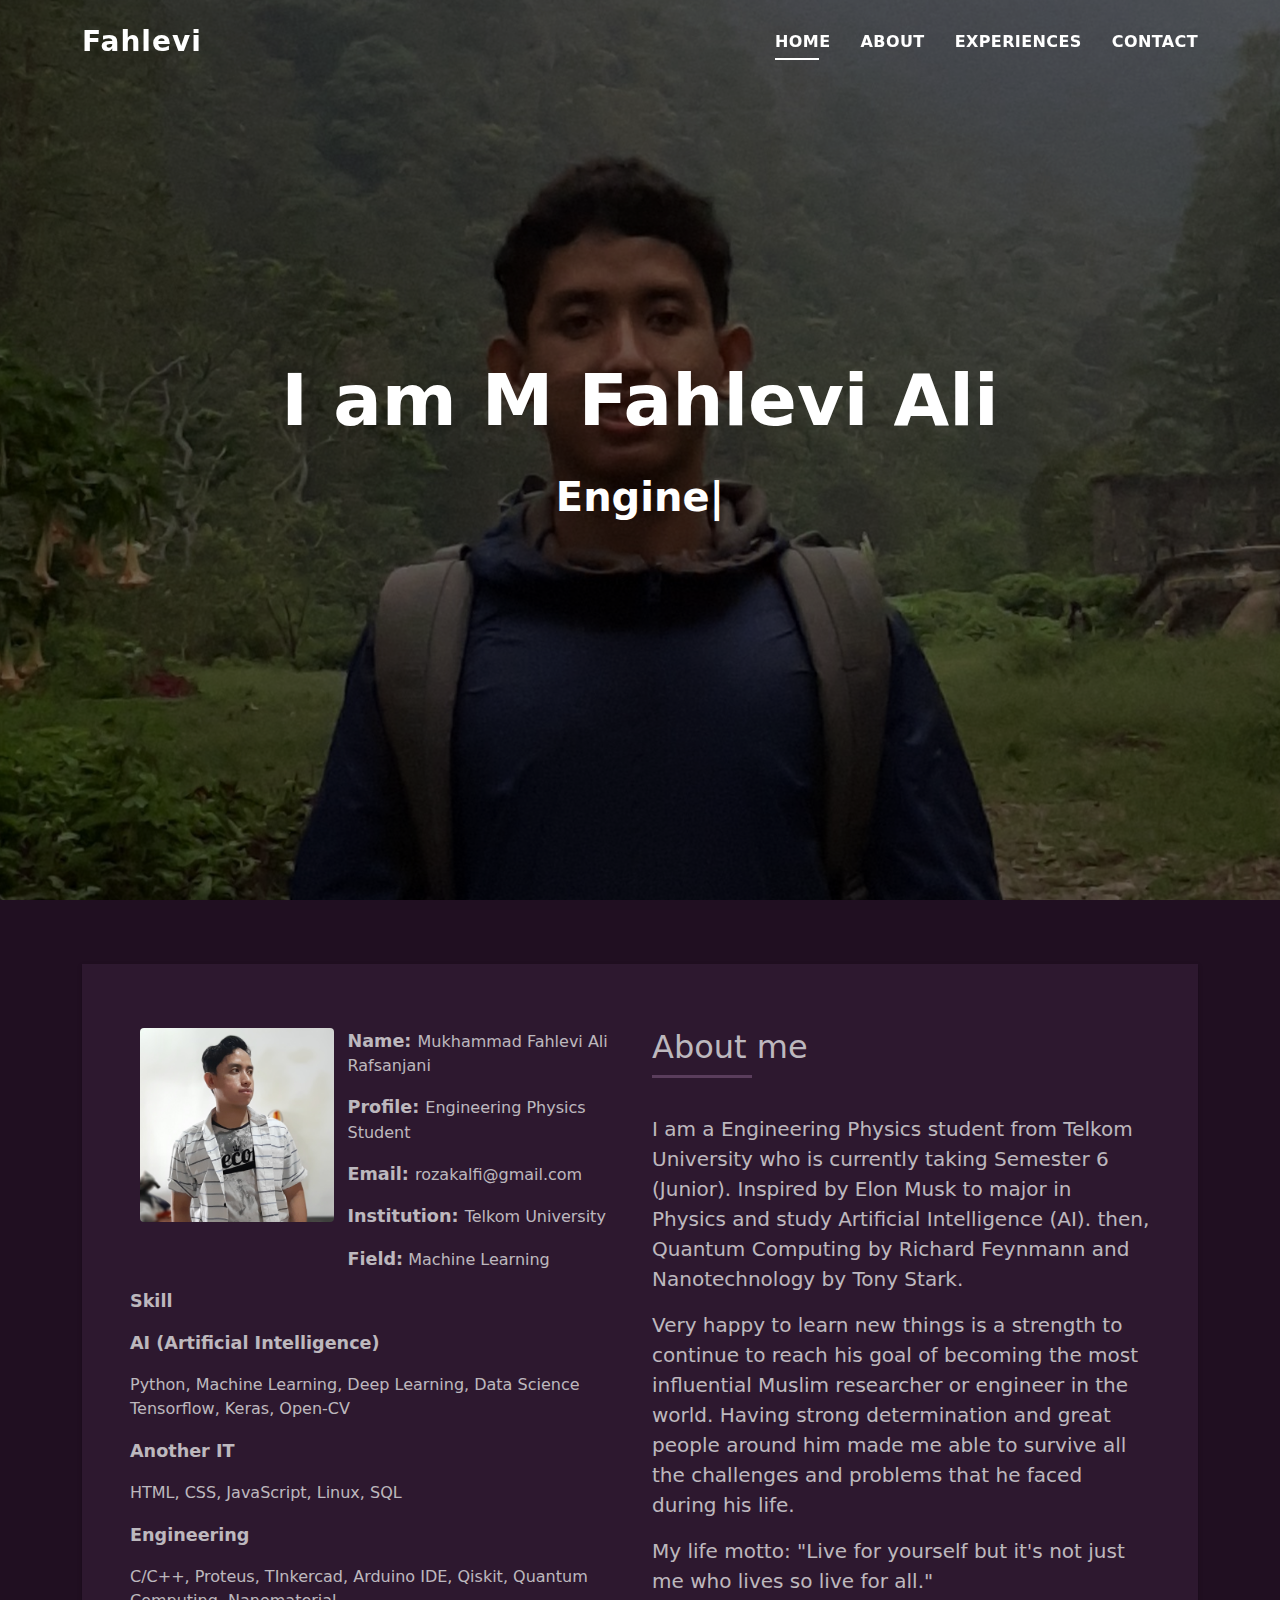
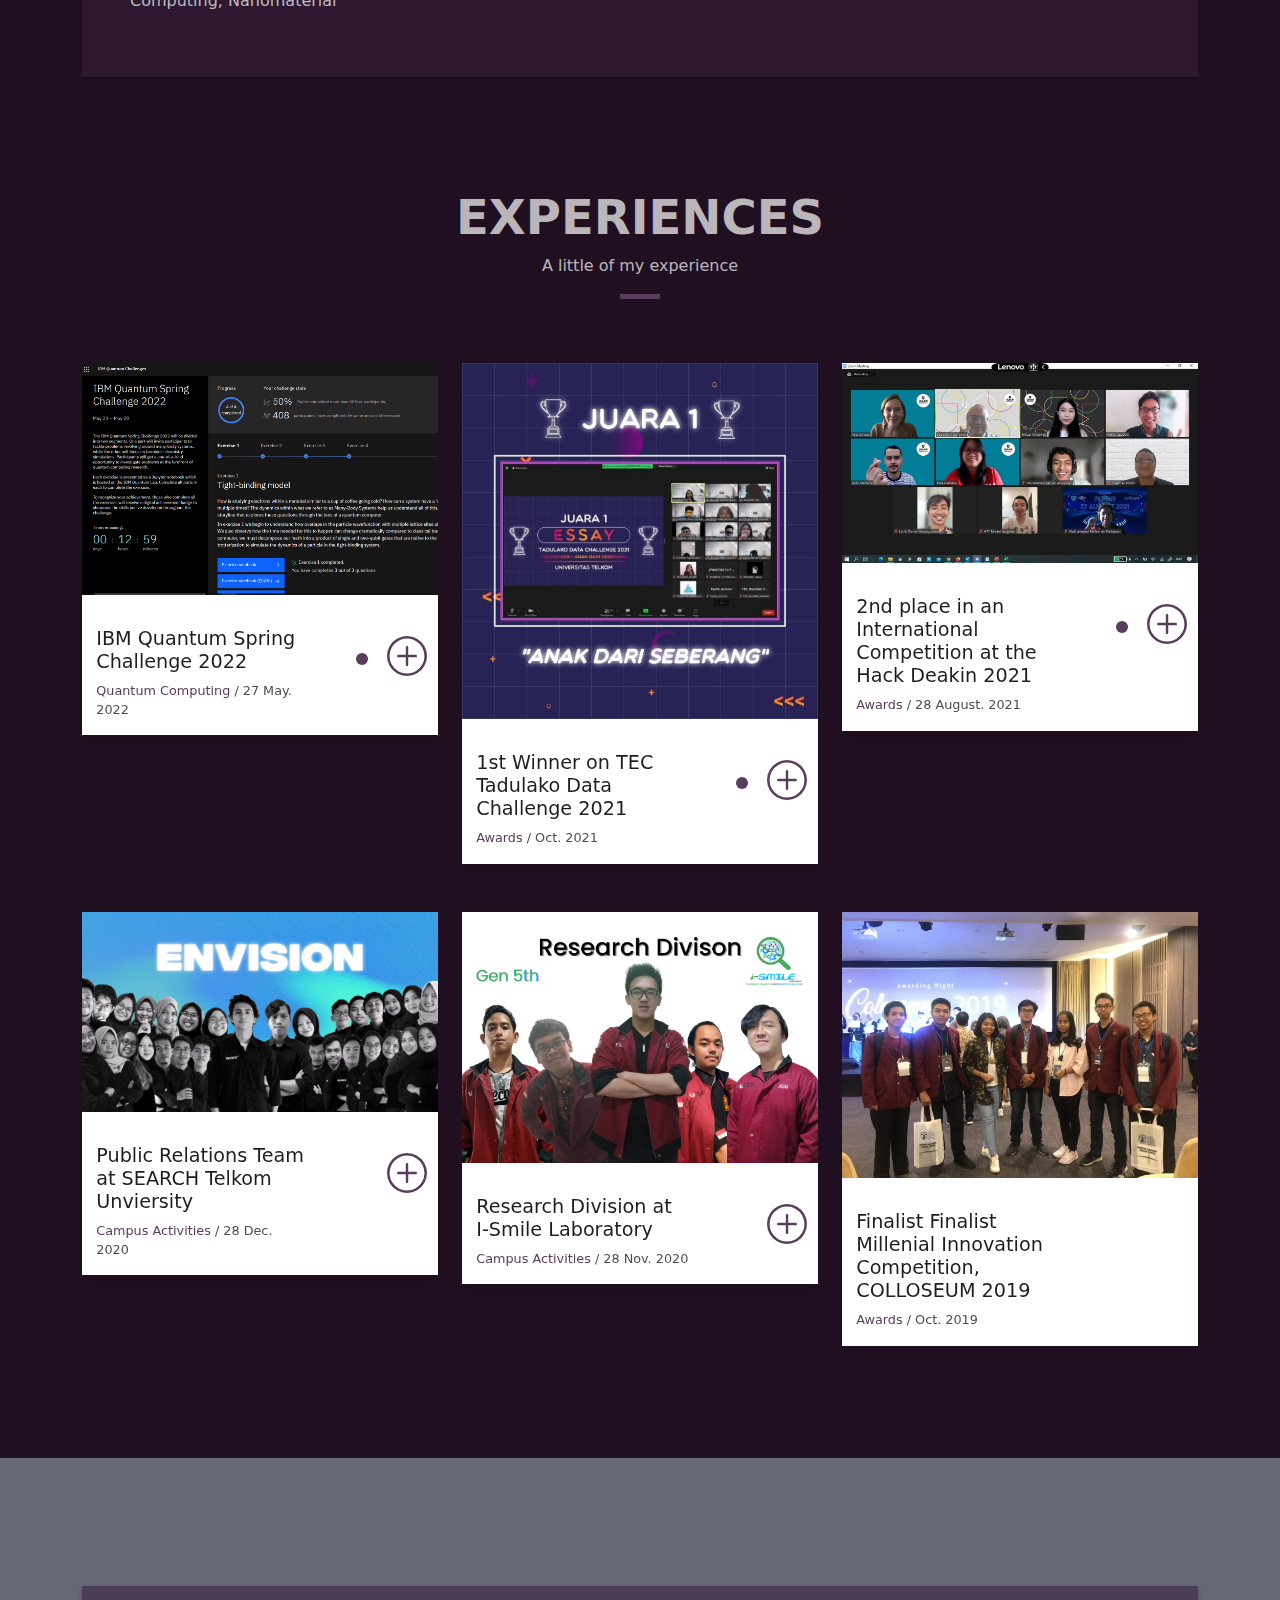
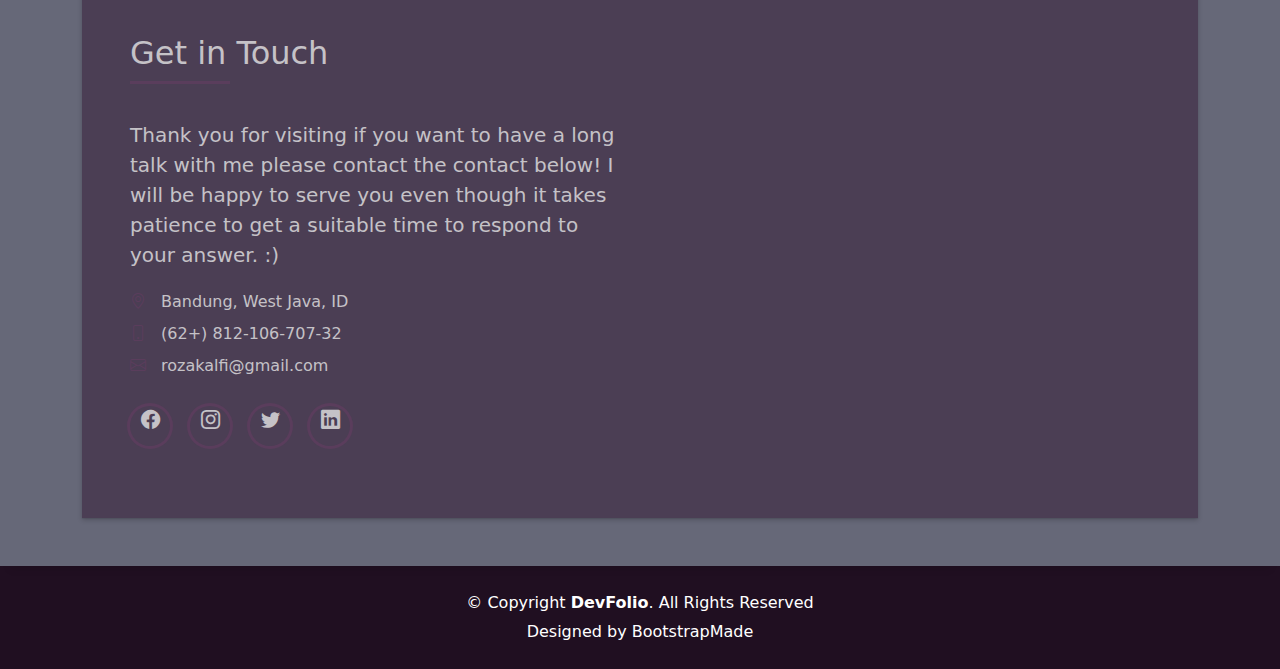
==== commit 1c233d14: "Update index.html" ====
--- a/index.html
+++ b/index.html
@@ -103,7 +103,7 @@
                   </div>
                   <div class="skill-mf">
                     <p class="title-s">Another IT</p>
-                    <span>HTML, CSS, JavaScript, Linux</span> <div class="sect-mt1-1"></div>
+                    <span>HTML, CSS, JavaScript, Linux, SQL</span> <div class="sect-mt1-1"></div>
                   </div>
                   <div class="skill-mf">
                     <p class="title-s">Engineering</p>
@@ -387,4 +387,4 @@
 
 </body>
 
-</html>+</html>
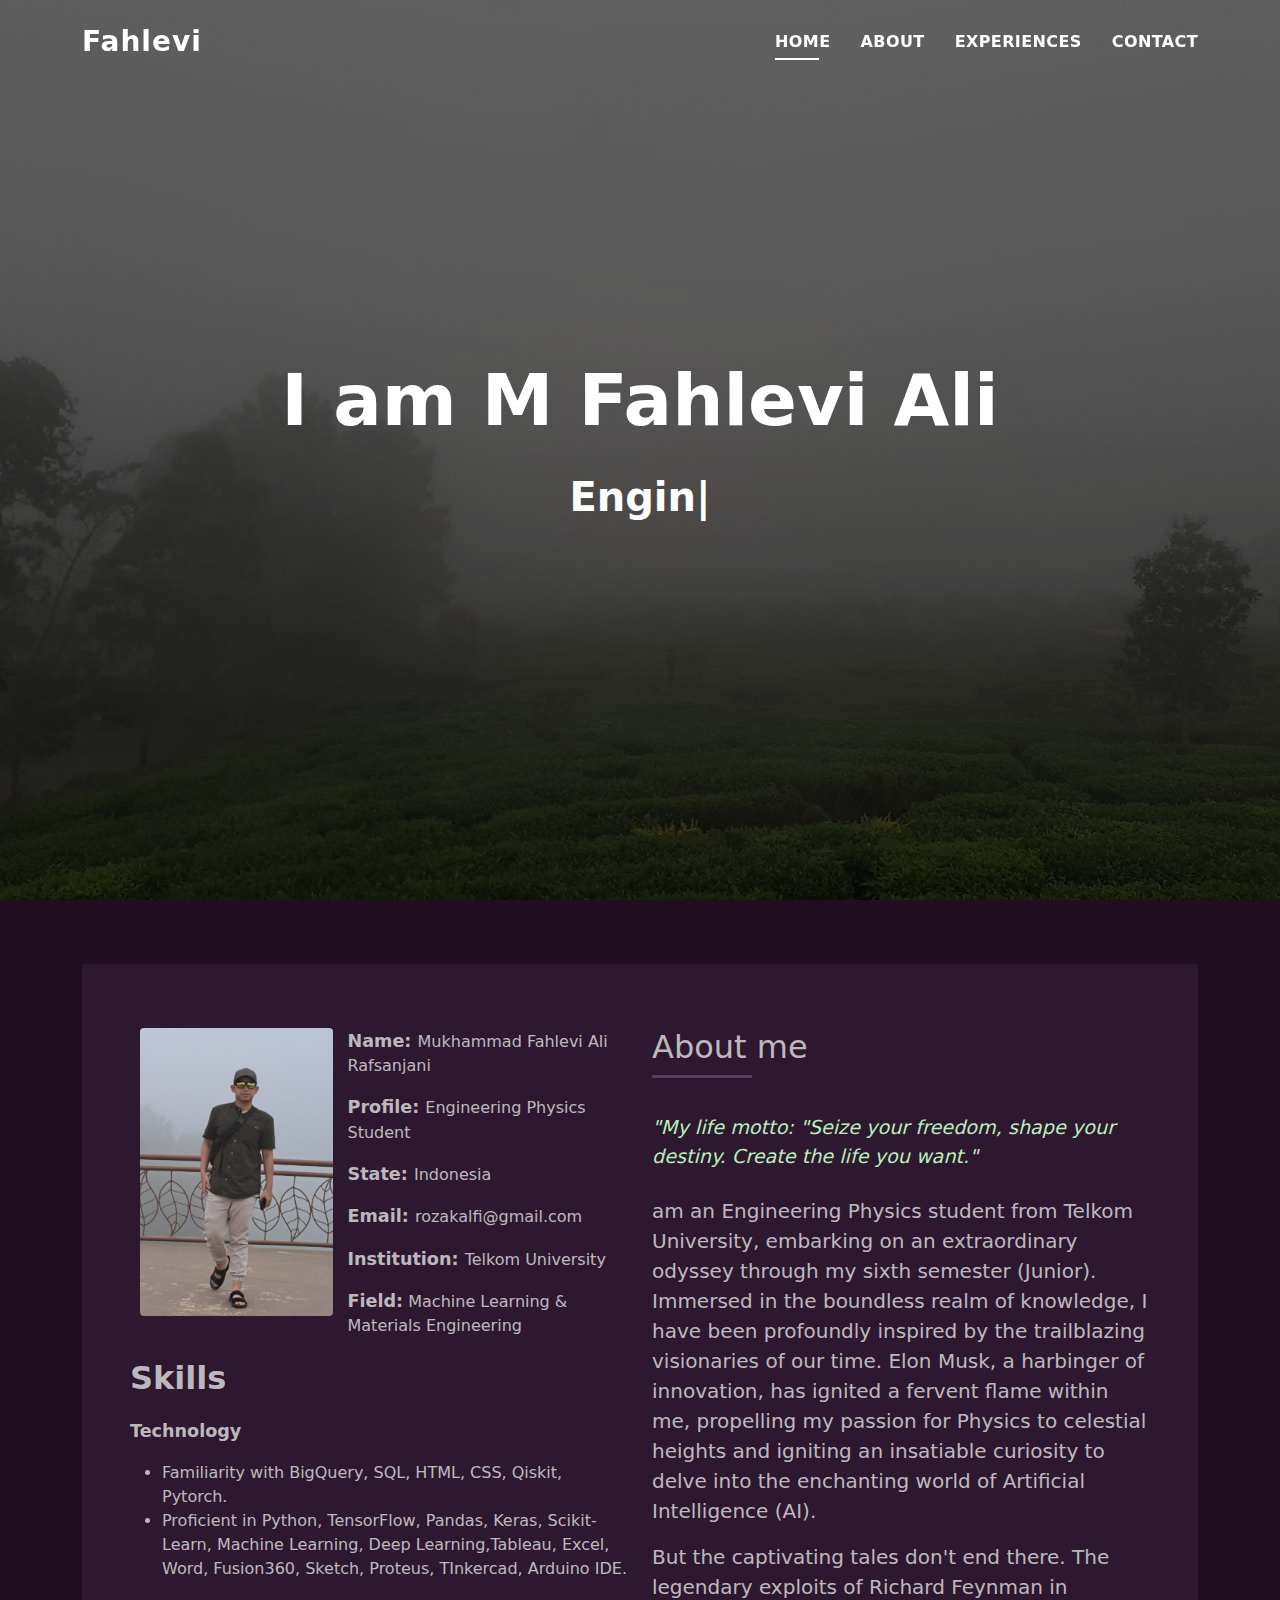
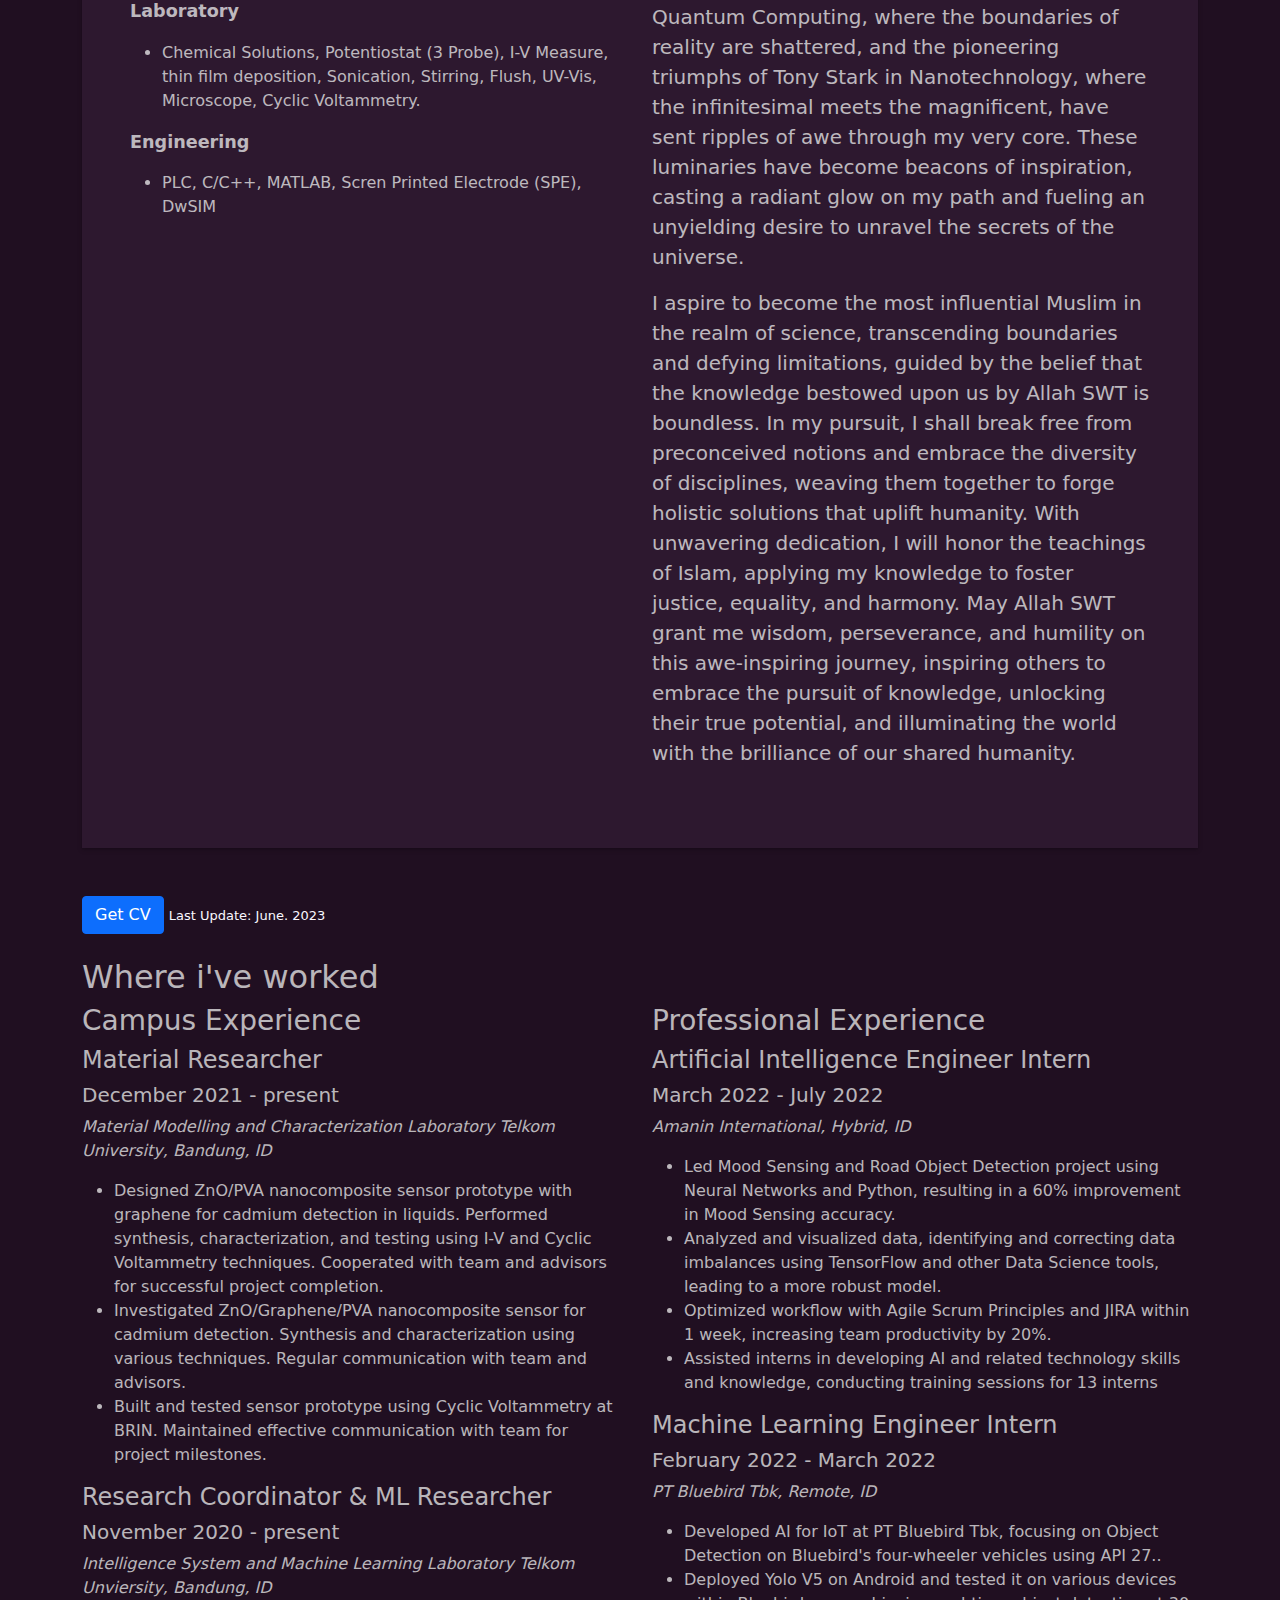
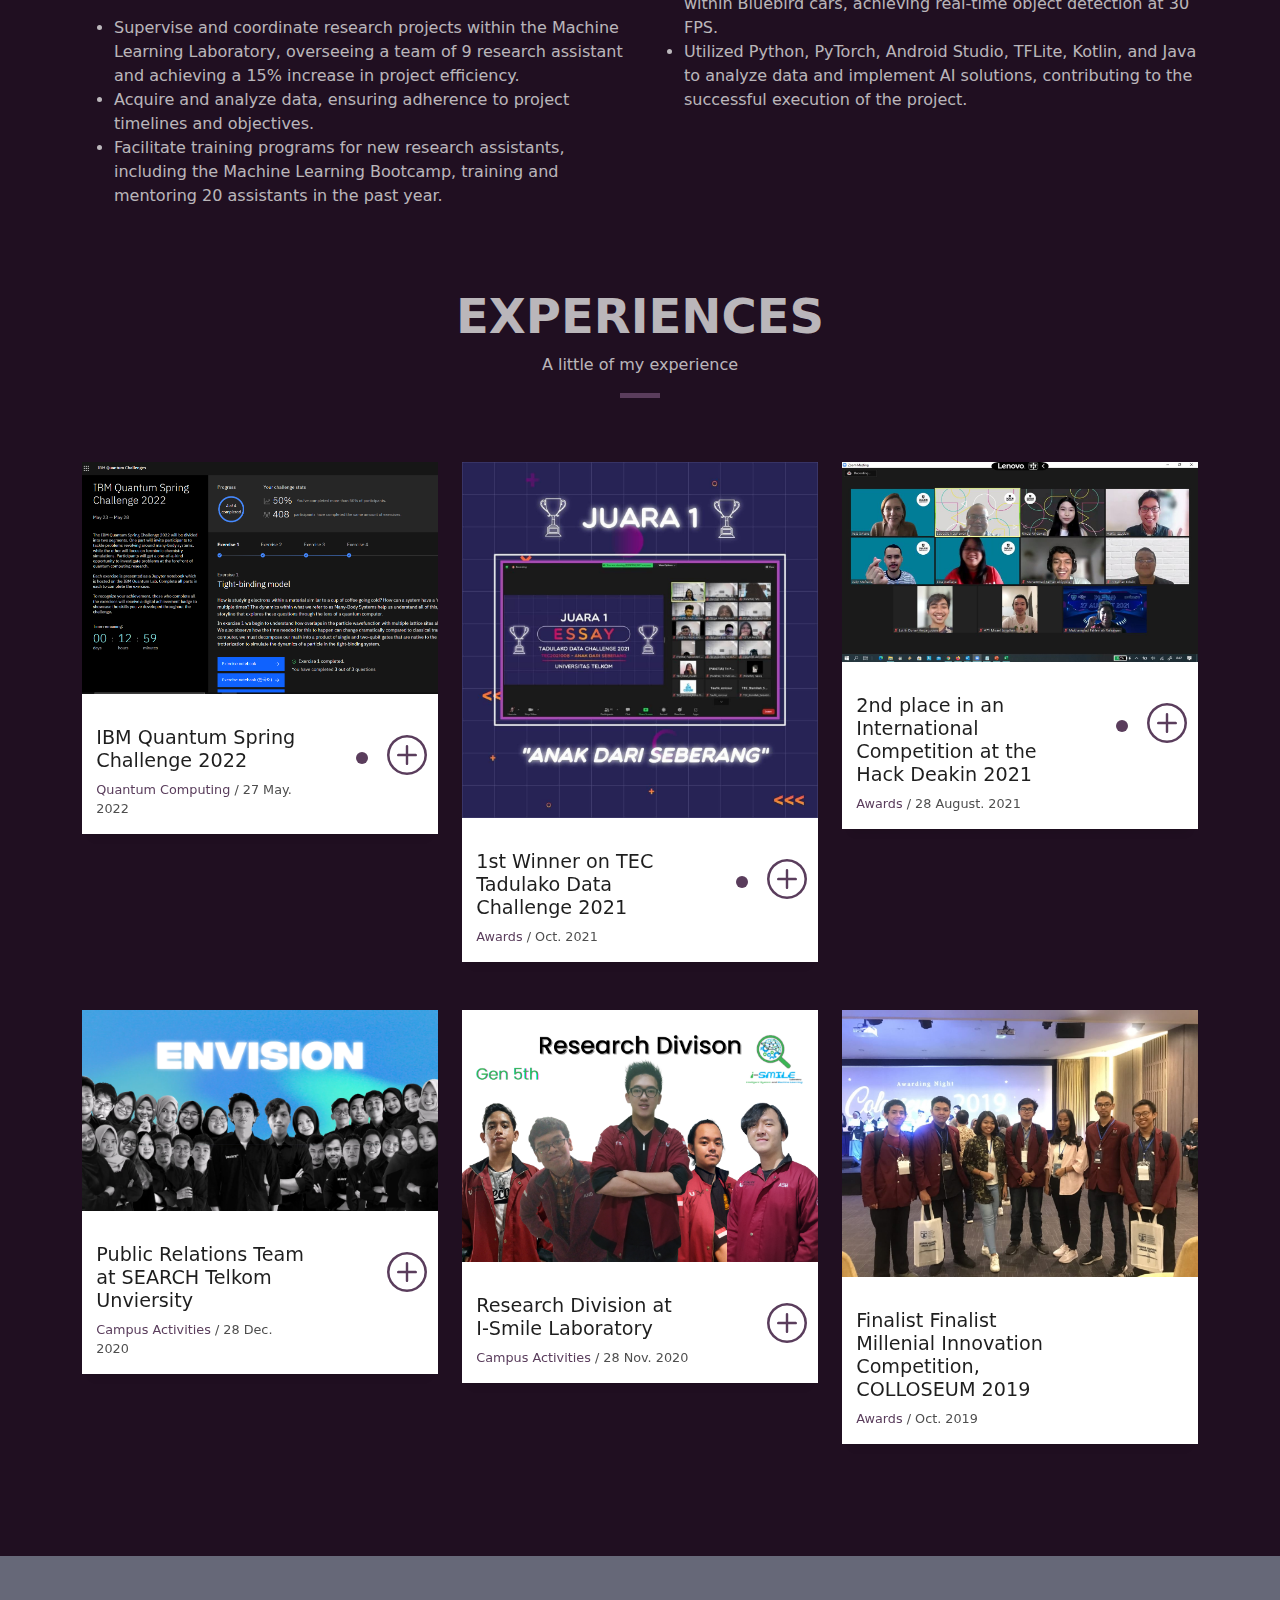
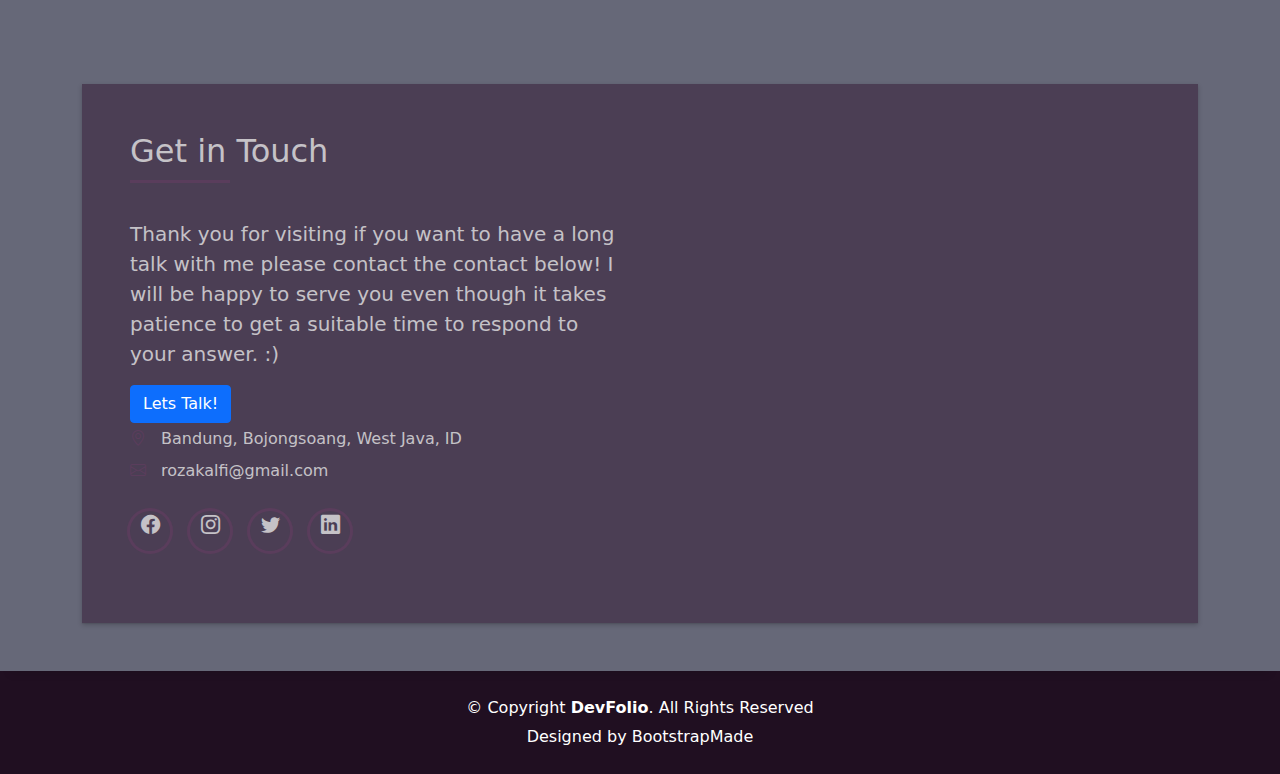
==== commit 4b4fd8fc: "first commit in june 2023" ====
--- a/index.html
+++ b/index.html
@@ -54,7 +54,7 @@
   </header><!-- End Header -->
 
   <!-- ======= Hero Section ======= -->
-  <div id="hero" class="hero route bg-image" style="background-image: url(assets/img/banner.png)">
+  <div id="hero" class="hero route bg-image" style="background-image: url(assets/img/banner4.jpeg)">
     <div class="overlay-itro"></div>
     <div class="hero-content display-table">
       <div class="table-cell">
@@ -81,33 +81,38 @@
                   <div class="row">
                     <div class="col-sm-6 col-md-5">
                       <div class="about-img">
-                        <img src="assets/img/Untitled (500 × 500 px).png" class="img-fluid rounded b-shadow-a" alt="">
+                        <img src="assets/img/profile2.jpeg" class="img-fluid rounded b-shadow-a" alt="">
                       </div>
                     </div>
                     <div class="col-sm-6 col-md-7">
                       <div class="about-info">
                         <p><span class="title-s">Name: </span> <span>Mukhammad Fahlevi Ali Rafsanjani</span></p>
                         <p><span class="title-s">Profile: </span> <span>Engineering Physics Student</span></p>
+                        <p><span class="title-s">State: </span> <span>Indonesia</span></p>
                         <p><span class="title-s">Email: </span> <span>rozakalfi@gmail.com</span></p>
                         <p><span class="title-s">Institution: </span> <span>Telkom University</span></p>
-                        <p><span class="title-s">Field:</span> <span>Machine Learning</span></p>
+                        <p><span class="title-s">Field:</span> <span>Machine Learning &amp; Materials Engineering</span></p>
                       </div>
                     </div>
                   </div>
                   <div class="skill-mf">
-                    <p class="title-s">Skill</p>
+                    <p class="title-s" style="font-size: xx-large;">Skills</p>
                   </div>
                   <div class="skill-mf">
-                    <p class="title-s">AI (Artificial Intelligence)</p>
-                    <span>Python, Machine Learning, Deep Learning, Data Science Tensorflow, Keras, Open-CV</span> <div class="sect-mt1-1"></div>
+                    <p class="title-s">Technology</p>
+                    <span><ul><li>Familiarity with BigQuery, SQL, HTML, CSS, Qiskit, Pytorch.</li>
+                    <li>Proficient in Python, TensorFlow, Pandas, Keras, Scikit-Learn, Machine Learning, 
+                      Deep Learning,Tableau, Excel, Word, Fusion360, Sketch, Proteus, TInkercad, Arduino IDE.
+                    </li></ul></span> <div class="sect-mt1-1"></div>
                   </div>
                   <div class="skill-mf">
-                    <p class="title-s">Another IT</p>
-                    <span>HTML, CSS, JavaScript, Linux, SQL</span> <div class="sect-mt1-1"></div>
+                    <p class="title-s">Laboratory</p>
+                    <span><ul><li>Chemical Solutions, Potentiostat (3 Probe), I-V Measure, thin film deposition, Sonication, Stirring, 
+                      Flush, UV-Vis, Microscope, Cyclic Voltammetry.</li></ul></span>
                   </div>
                   <div class="skill-mf">
                     <p class="title-s">Engineering</p>
-                    <span>C/C++, Proteus, TInkercad, Arduino IDE, Qiskit, Quantum Computing, Nanomaterial</span>
+                    <span><ul><li>PLC, C/C++, MATLAB, Scren Printed Electrode (SPE), DwSIM</li></ul></span>
                   </div>
                 </div>
                 <div class="col-md-6">
@@ -117,20 +122,33 @@
                         About me
                       </h5>
                     </div>
+                    <span style="font-size: larger; color:rgb(187, 238, 188); font-weight:lighter; "><i>"My life motto: "Seize your freedom, shape your destiny. Create the life you want."</i></span>
+                  </br></br>
                     <p class="lead">
-                      I am a Engineering Physics student from Telkom University who is currently taking Semester 6 (Junior). Inspired by 
-                      Elon Musk to major in Physics and study Artificial Intelligence (AI). then, Quantum Computing by Richard Feynmann 
-                      and Nanotechnology by Tony Stark.
+                      am an Engineering Physics student from Telkom University, embarking on an extraordinary odyssey through my sixth semester (Junior). 
+                      Immersed in the boundless realm of knowledge, I have been profoundly inspired by the trailblazing visionaries of our time. 
+                      Elon Musk, a harbinger of innovation, has ignited a fervent flame within me, propelling my passion for Physics to celestial heights 
+                      and igniting an insatiable curiosity to delve into the enchanting world of Artificial Intelligence (AI).
 
                     </p>
                     <p class="lead">
-                      Very happy to learn new things is a strength to continue to reach his goal of becoming the most influential 
-                      Muslim researcher or engineer in the world.  Having strong determination and great people around him made me able to survive all the challenges and problems 
-                      that he faced during his life.
+                      But the captivating tales don't end there. The legendary exploits of Richard Feynman in Quantum Computing, 
+                      where the boundaries of reality are shattered, and the pioneering triumphs of Tony Stark in Nanotechnology, 
+                      where the infinitesimal meets the magnificent, have sent ripples of awe through my very core. 
+                      These luminaries have become beacons of inspiration, casting a radiant glow on my path and fueling an unyielding desire to unravel the secrets of the universe.
                     </p>
                     <p class="lead">
-                      My life motto: "Live for yourself but it's not just me who lives so live for all."
+                      I aspire to become the most influential Muslim in the realm of science, transcending boundaries and defying limitations, guided by the belief that the knowledge bestowed upon us by Allah SWT is boundless. 
+                      In my pursuit, I shall break free from preconceived notions and embrace the diversity of disciplines, weaving them together to forge holistic solutions that uplift humanity. 
+                      With unwavering dedication, I will honor the teachings of Islam, applying my knowledge to foster justice, equality, and harmony. 
+                      May Allah SWT grant me wisdom, perseverance, and humility on this awe-inspiring journey, inspiring others to embrace the pursuit of knowledge, 
+                      unlocking their true potential, and illuminating the world with the brilliance of our shared humanity.
                     </p>
+                    <p class="lead">
+                      
+                      
+                    </p>
+                    
                   </div>
                 </div>
               </div>
@@ -139,6 +157,86 @@
         </div>
       </div>
     </section><!-- End About Section -->
+      <!-- ======= work Section ======= -->
+  <section id="work" class="work">
+    <div class="container" data-aos="fade-up">
+
+
+                  <!-- <a href="Creative CV.pdf" class="btn btn-primary">Get CV</a> -->
+
+              
+                
+                <a href="https://telkomuniversityofficial-my.sharepoint.com/:b:/g/personal/rozakalfi_student_telkomuniversity_ac_id/ESxgufahxfxIj2DyebWSzQYBzcU3GvaJ9-rfBuMZFYkkaA?e=Xilhc6" class="btn btn-primary">Get CV</a>
+
+              
+
+                <span style="font-size: small; color:ghostwhite; font-weight:lighter; ">Last Update: June. 2023</span>
+    </br></br>
+    
+      <div class="section-title">
+        <h2>Where i've worked</h2>
+        <!--<p>Magnam dolores commodi suscipit. Necessitatibus eius consequatur ex aliquid fuga eum quidem. Sit sint consectetur velit. Quisquam quos quisquam cupiditate. Et nemo qui impedit suscipit alias ea. Quia fugiat sit in iste officiis commodi quidem hic quas.</p>-->
+      </div>
+      
+
+      <div class="row">
+        <div class="col-lg-6">
+         
+          <div class="resume-item pb-0">
+          </div>
+
+          <h3 class="resume-title">Campus Experience</h3>
+          <div class="resume-item">
+            <h4>Material Researcher</h4>
+            <h5>December 2021 - present</h5>
+            <p><em>Material Modelling and Characterization Laboratory Telkom University, Bandung, ID</em></p>
+            <ul>
+            <li>Designed ZnO/PVA nanocomposite sensor prototype with graphene for cadmium detection in liquids. Performed synthesis, characterization, and testing using I-V and Cyclic Voltammetry techniques. Cooperated with team and advisors for successful project completion.</li>
+             <li>Investigated ZnO/Graphene/PVA nanocomposite sensor for cadmium detection. Synthesis and characterization using various techniques. Regular communication with team and advisors.</li>
+             <li>Built and tested sensor prototype using Cyclic Voltammetry at BRIN. Maintained effective communication with team for project milestones.</li>
+            </ul>
+          </div>
+          <div class="resume-item">
+            <h4>Research Coordinator &amp; ML Researcher</h4>
+            <h5>November 2020 - present</h5>
+            <p><em>Intelligence System and Machine Learning Laboratory Telkom Unviersity, Bandung, ID</em></p>
+            <ul>
+            <li>Supervise and coordinate research projects within the Machine Learning Laboratory, overseeing a team of 9 research assistant and achieving a 15% increase in project efficiency.</li>
+            <li>Acquire and analyze data, ensuring adherence to project timelines and objectives.</li>
+            <li>Facilitate training programs for new research assistants, including the Machine Learning Bootcamp, training and mentoring 20 assistants in the past year.</li>
+          </ul>
+          </div>
+        </div>
+        <div class="col-lg-6">
+          <h3 class="resume-title">Professional Experience</h3>
+          <div class="resume-item">
+            <h4>Artificial Intelligence Engineer Intern</h4>
+            <h5>March 2022 - July 2022</h5>
+            <p><em>Amanin International, Hybrid, ID </em></p>
+            <ul>
+              <li>Led Mood Sensing and Road Object Detection project using Neural Networks and Python, resulting in a 60% improvement in Mood Sensing accuracy.</li>
+              <li>Analyzed and visualized data, identifying and correcting data imbalances using TensorFlow and other Data Science tools, leading to a more robust model. </li>
+              <li>Optimized workflow with Agile Scrum Principles and JIRA within 1 week, increasing team productivity by 20%.</li>
+              <li>Assisted interns in developing AI and related technology skills and knowledge, conducting training sessions for 13 interns</li>
+            </ul>
+          </div>
+          <div class="resume-item">
+            <h4>Machine Learning Engineer Intern</h4>
+            <h5>February 2022 - March 2022</h5>
+            <p><em>PT Bluebird Tbk, Remote, ID</em></p>
+            <ul>
+              <li>Developed AI for IoT at PT Bluebird Tbk, focusing on Object Detection on Bluebird's four-wheeler vehicles using API 27..</li>
+              <li>Deployed Yolo V5 on Android and tested it on various devices within Bluebird cars, achieving real-time object detection at 30 FPS.</li>
+              <li>Utilized Python, PyTorch, Android Studio, TFLite, Kotlin, and Java to analyze data and implement AI solutions, contributing to the successful execution of the project.</li>
+              
+            </ul>
+          </div>
+        </div>
+      </div>
+
+    </div>
+  </section><!-- End work Section -->
+  
     <!-- ======= Portfolio Section ======= -->
     <section id="work" class="portfolio-mf sect-pt4 route">
       <div class="container">
@@ -324,9 +422,10 @@
 
 :)
                       </p>
+                      <a href="rozakalfi@gmail.com" class="btn btn-primary">Lets Talk!</a>
                       <ul class="list-ico">
-                        <li><span class="bi bi-geo-alt"></span> Bandung, West Java, ID</li>
-                        <li><span class="bi bi-phone"></span> (62+) 812-106-707-32</li>
+                        <li><span class="bi bi-geo-alt"></span> Bandung, Bojongsoang, West Java, ID</li>
+                        
                         <li><span class="bi bi-envelope"></span> rozakalfi@gmail.com</li>
                       </ul>
                     </div>
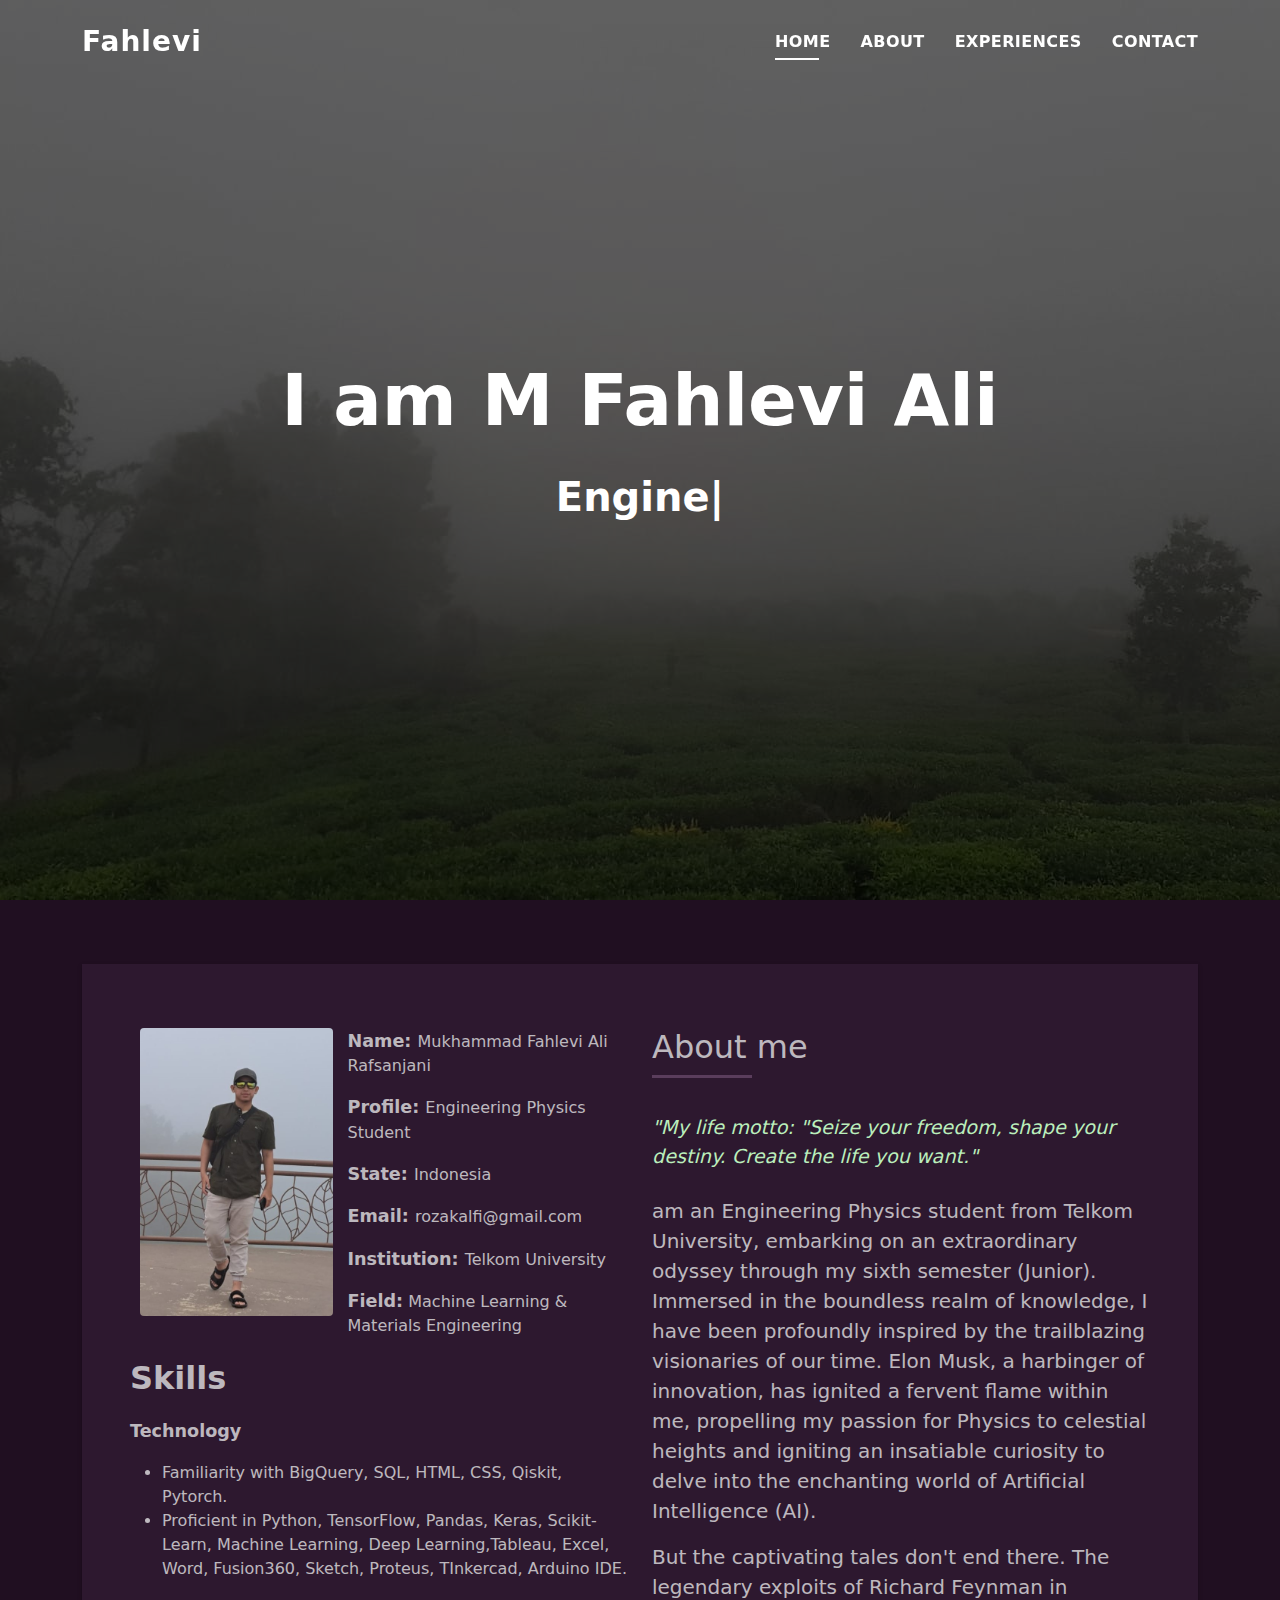
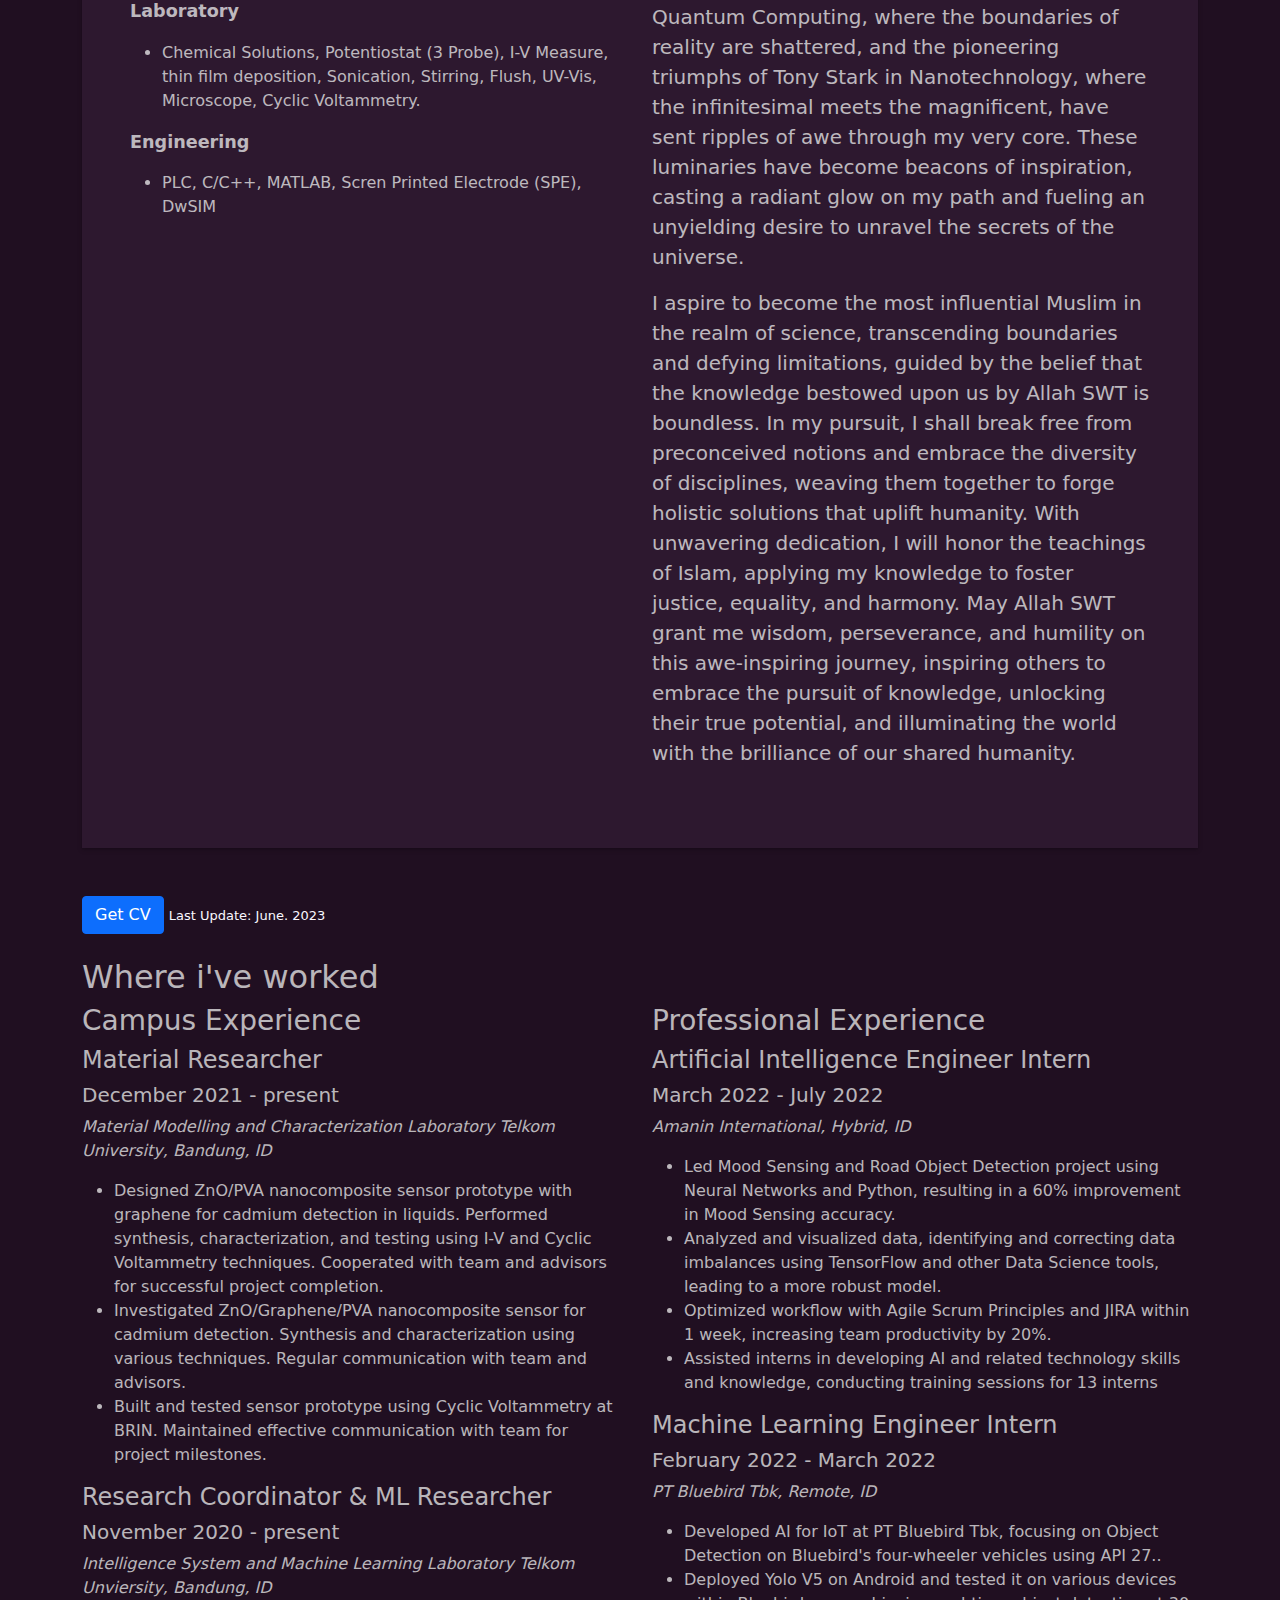
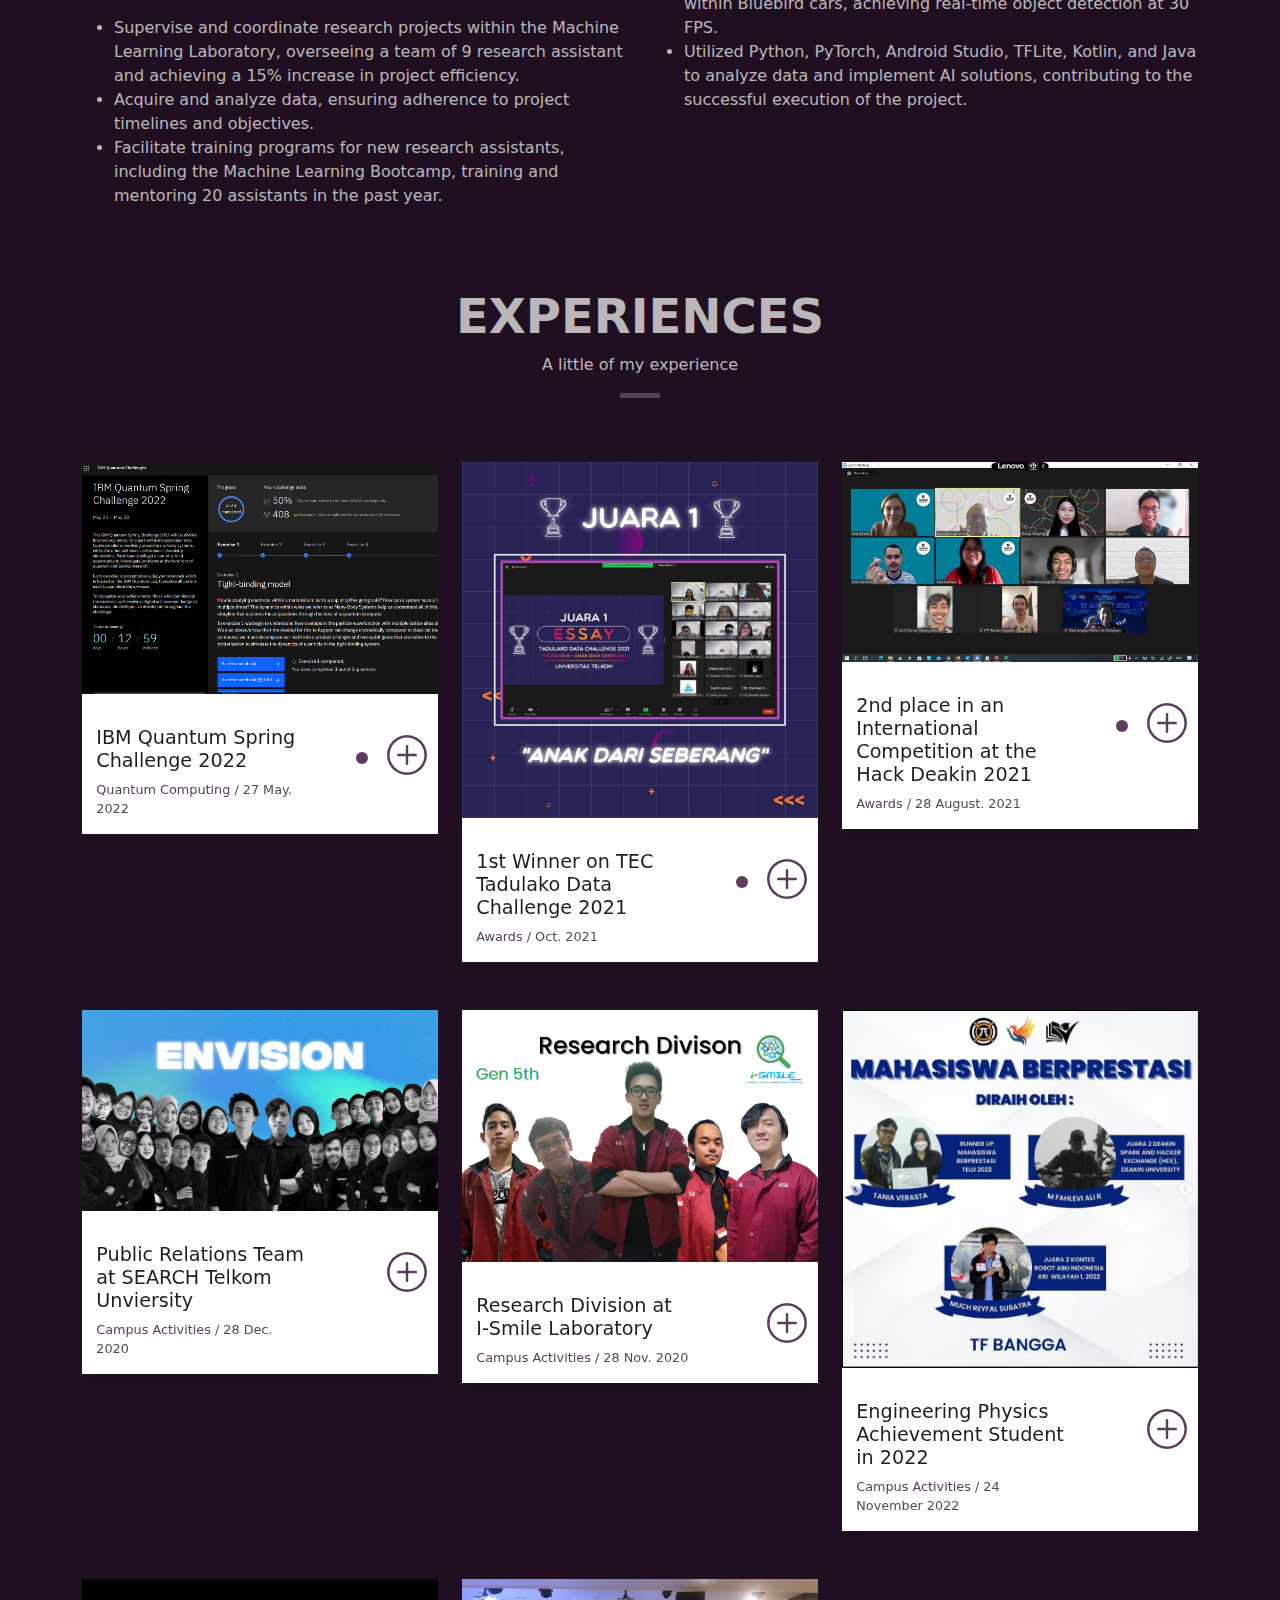
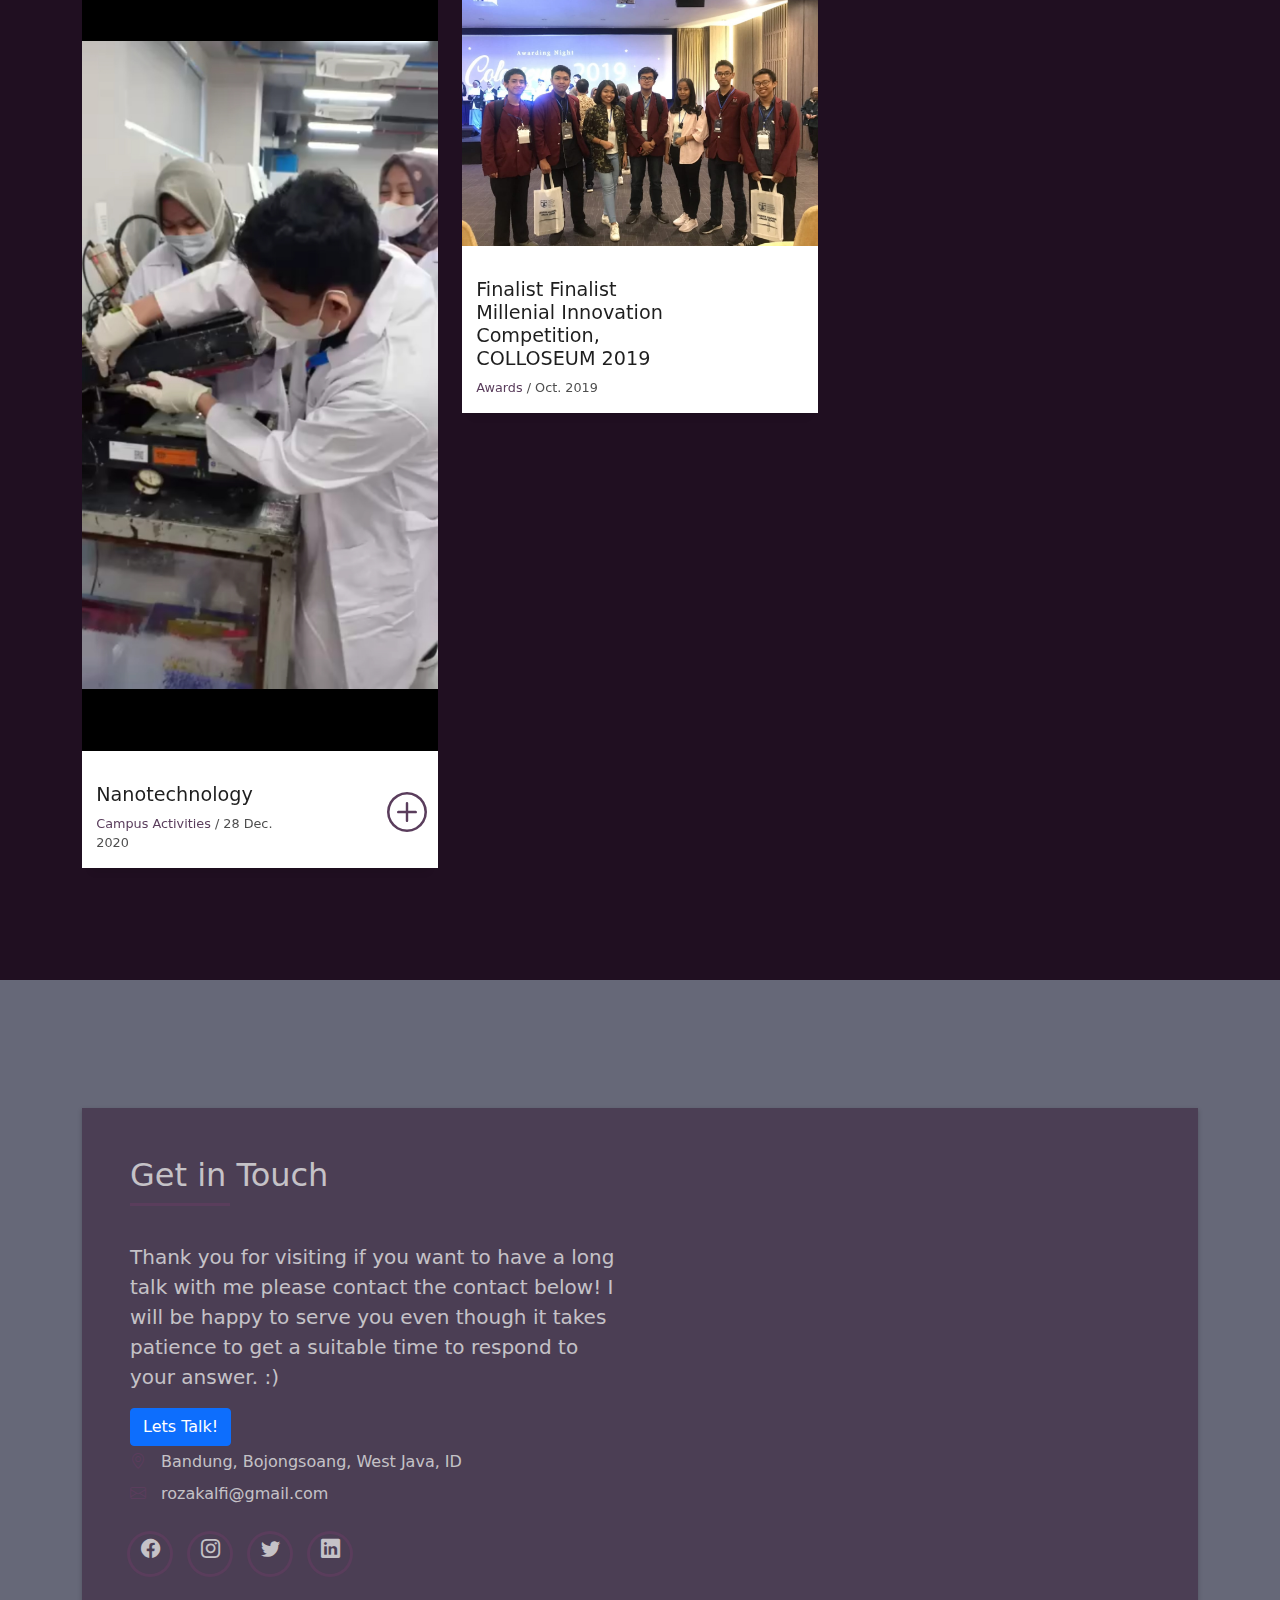
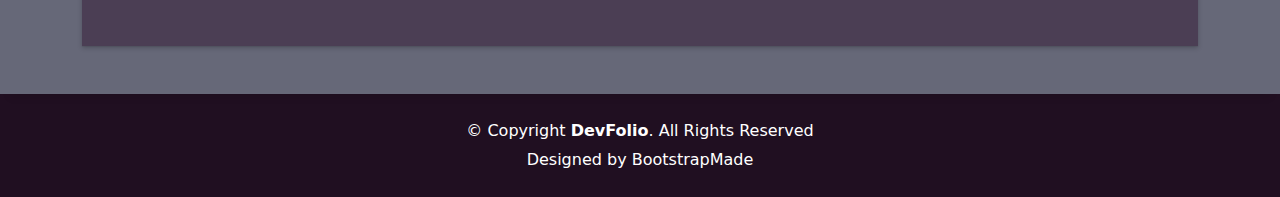
==== commit 1752defe: "second commit in june" ====
--- a/index.html
+++ b/index.html
@@ -376,6 +376,54 @@
           </div>
           <div class="col-md-4">
             <div class="work-box">
+              <a href="assets/img/1674182738403.jfif" data-gallery="portfolioGallery" class="portfolio-lightbox">
+                <div class="work-img">
+                  <img src="assets/img/1674182738403.jfif" alt="" class="img-fluid">
+                </div>
+              </a>
+              <div class="work-content">
+                <div class="row">
+                  <div class="col-sm-8">
+                    <h2 class="w-title">Engineering Physics Achievement Student in 2022</h2>
+                    <div class="w-more">
+                      <span class="w-ctegory">Campus Activities</span> / <span class="w-date">24 November 2022</span>
+                    </div>
+                  </div>
+                  <div class="col-sm-4">
+                    <div class="w-like">
+                      <a href="https://www.instagram.com/p/ClVkZOdpktU/"> <span class="bi bi-plus-circle"></span></a>
+                    </div>
+                  </div>
+                </div>
+              </div>
+            </div>
+          </div>
+          <div class="col-md-4">
+            <div class="work-box">
+              <a href="assets/img/WhatsApp Image 2023-06-02 at 10.42.09.jpeg" data-gallery="portfolioGallery" class="portfolio-lightbox">
+                <div class="work-img">
+                  <img src="assets/img/Screenshot_20230603-013817_Video Player.jpg" alt="" class="img-fluid">
+                </div>
+              </a>
+              <div class="work-content">
+                <div class="row">
+                  <div class="col-sm-8">
+                    <h2 class="w-title">Nanotechnology</h2>
+                    <div class="w-more">
+                      <span class="w-ctegory">Campus Activities</span> / <span class="w-date">28 Dec. 2020</span>
+                    </div>
+                  </div>
+                  <div class="col-sm-4">
+                    <div class="w-like">
+                      <a href="material.html"> <span class="bi bi-plus-circle"></span></a>
+                    </div>
+                  </div>
+                </div>
+              </div>
+            </div>
+          </div>
+          <div class="col-md-4">
+            <div class="work-box">
               <a href="assets/img/finalist.jpg" data-gallery="portfolioGallery" class="portfolio-lightbox">
                 <div class="work-img">
                   <img src="assets/img/finalist.jpg" alt="" class="img-fluid">
@@ -395,10 +443,10 @@
               </div>
             </div>
           </div>
-
-        </div>
-      </div>
-    </section><!-- End Portfolio Section -->
+          </div>
+      </div>
+    </section>
+    <!-- End Portfolio Section -->
 
     <!-- ======= Contact Section ======= -->
     <section id="contact" class="paralax-mf footer-paralax bg-image sect-mt4 route" style="background-image: url(assets/img/silicon.jpg)">
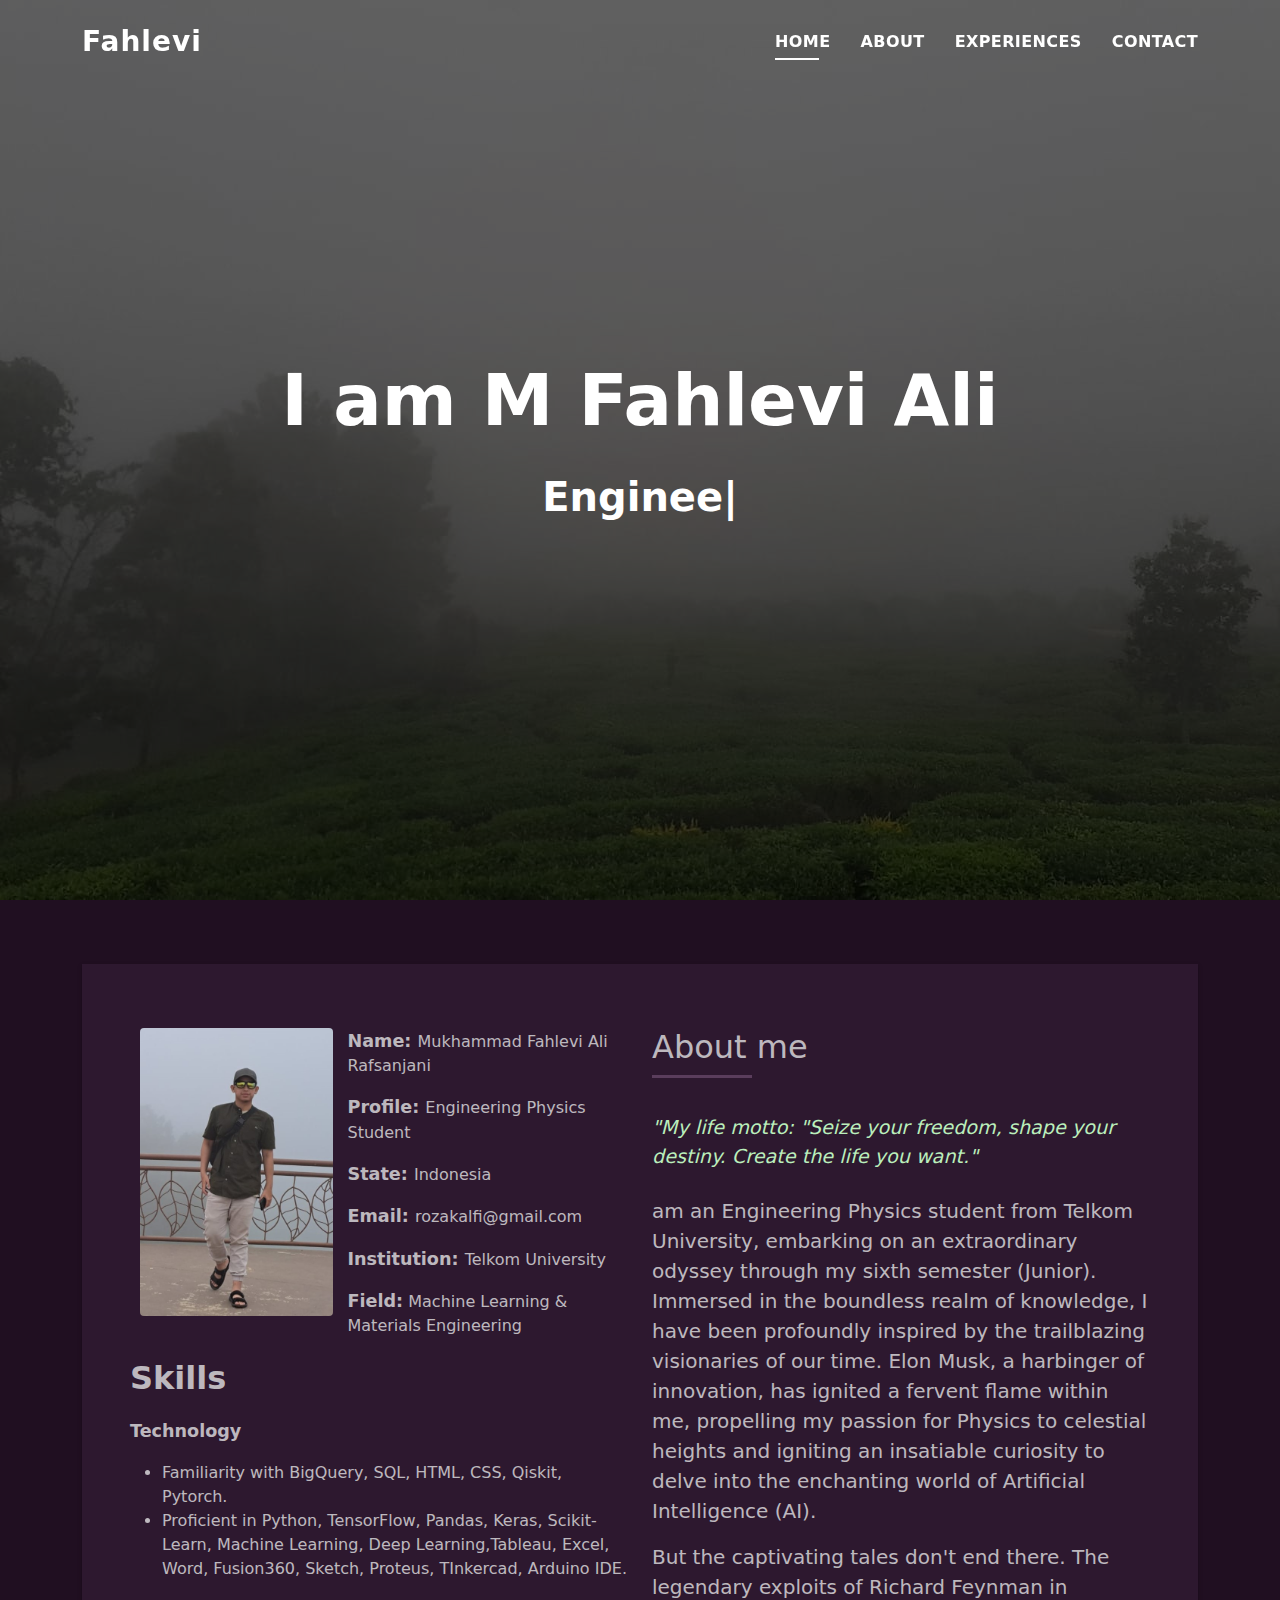
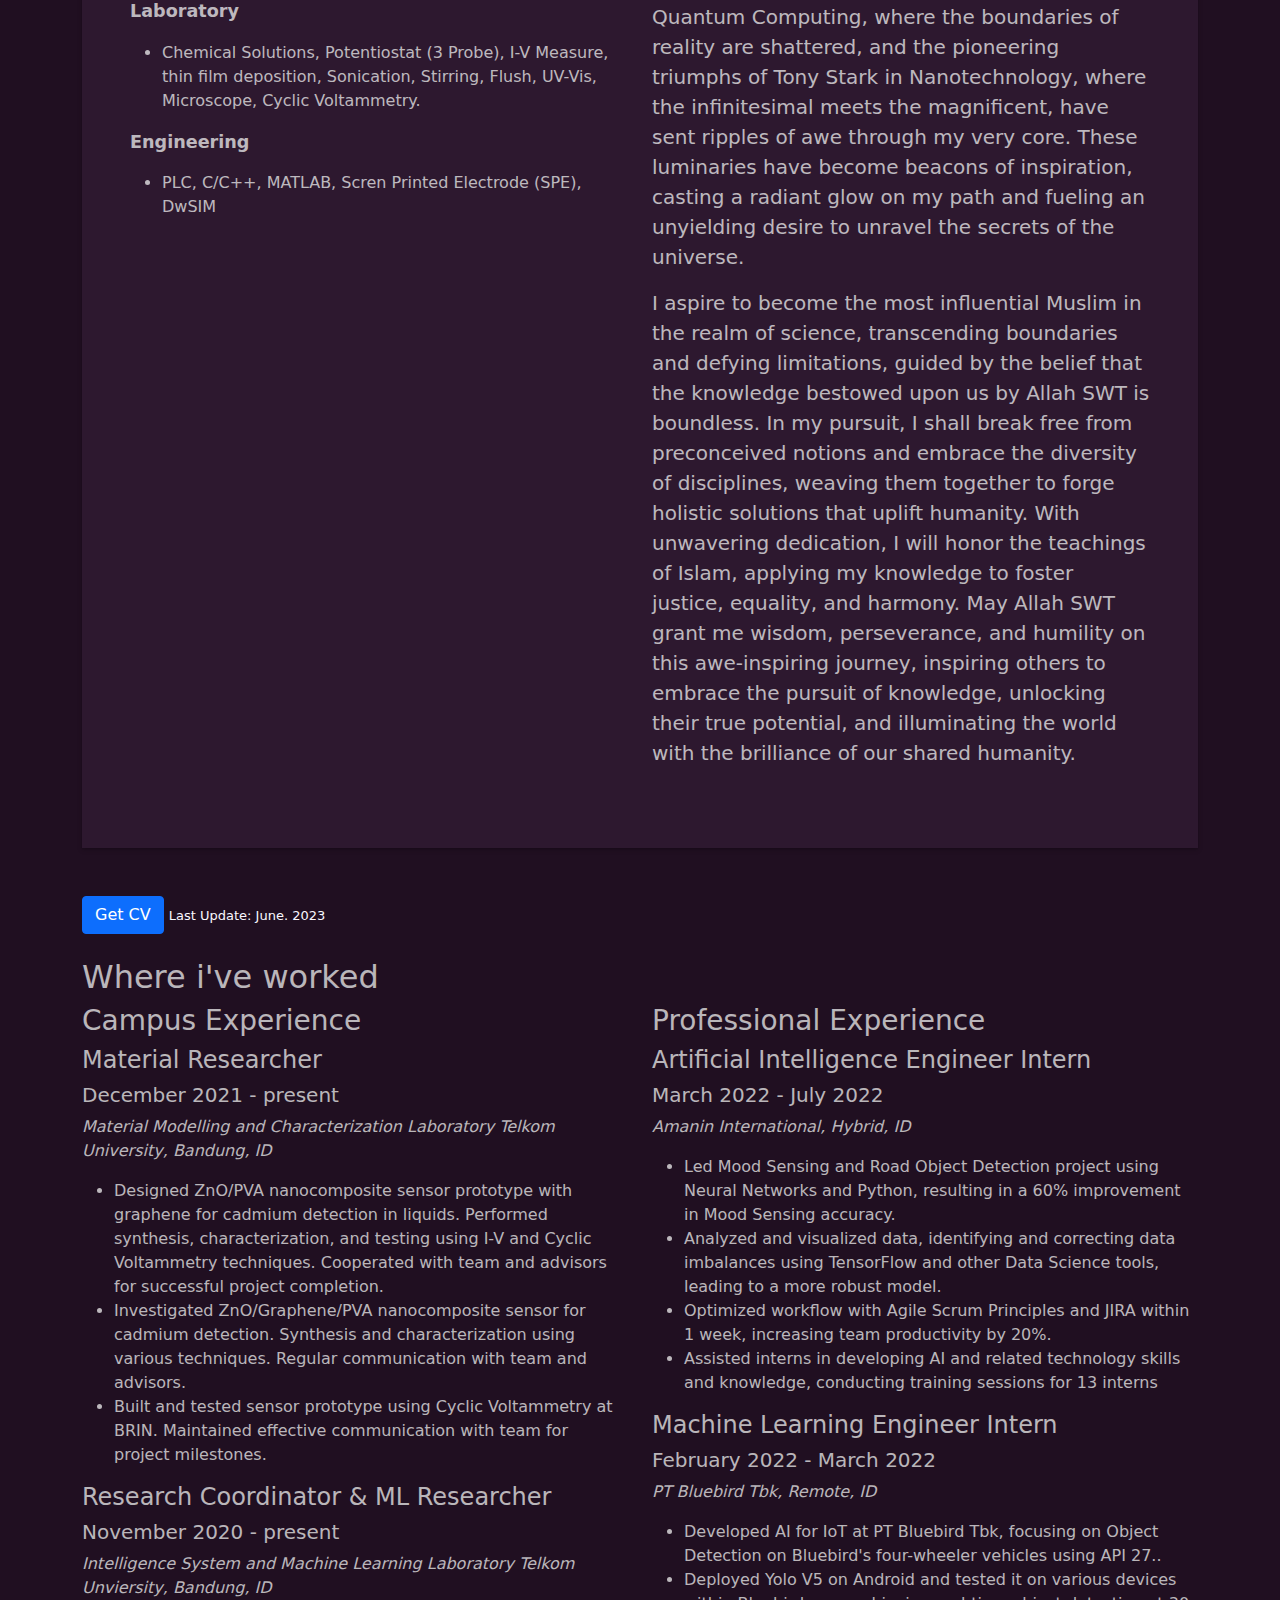
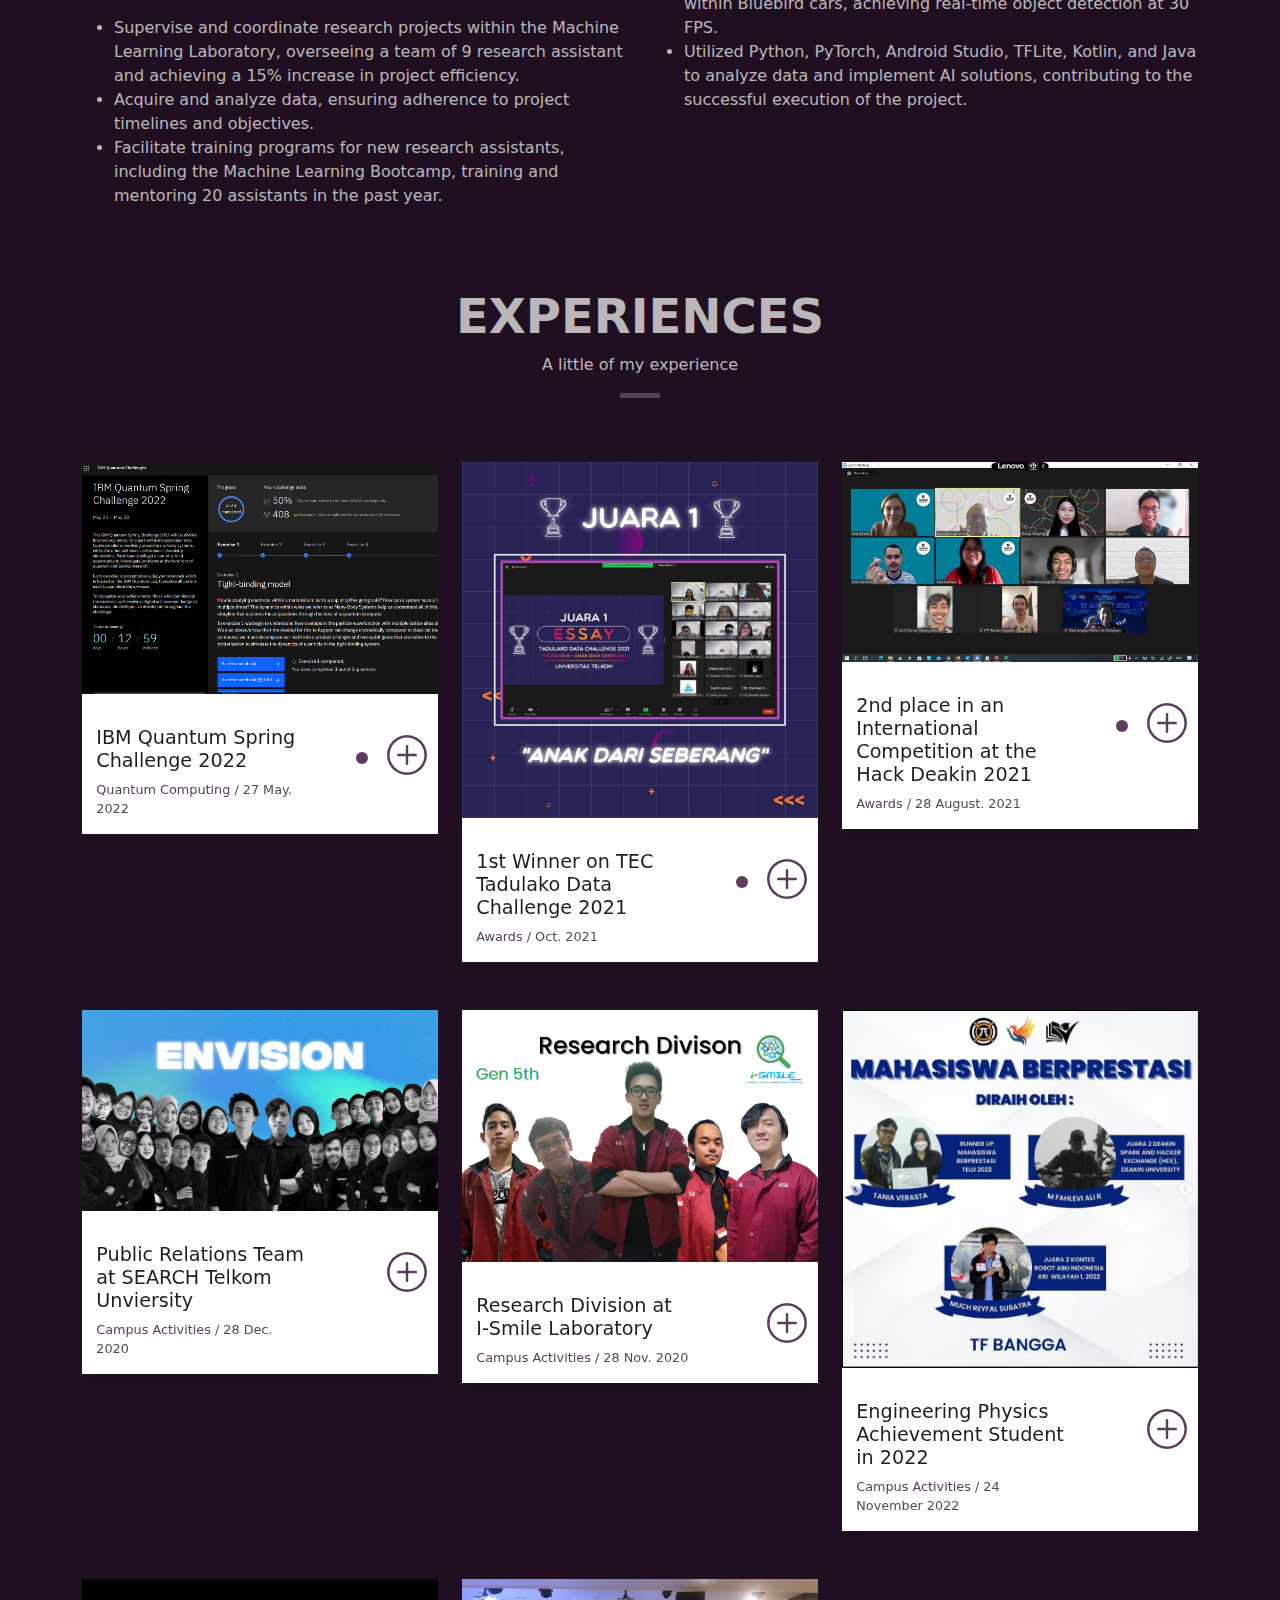
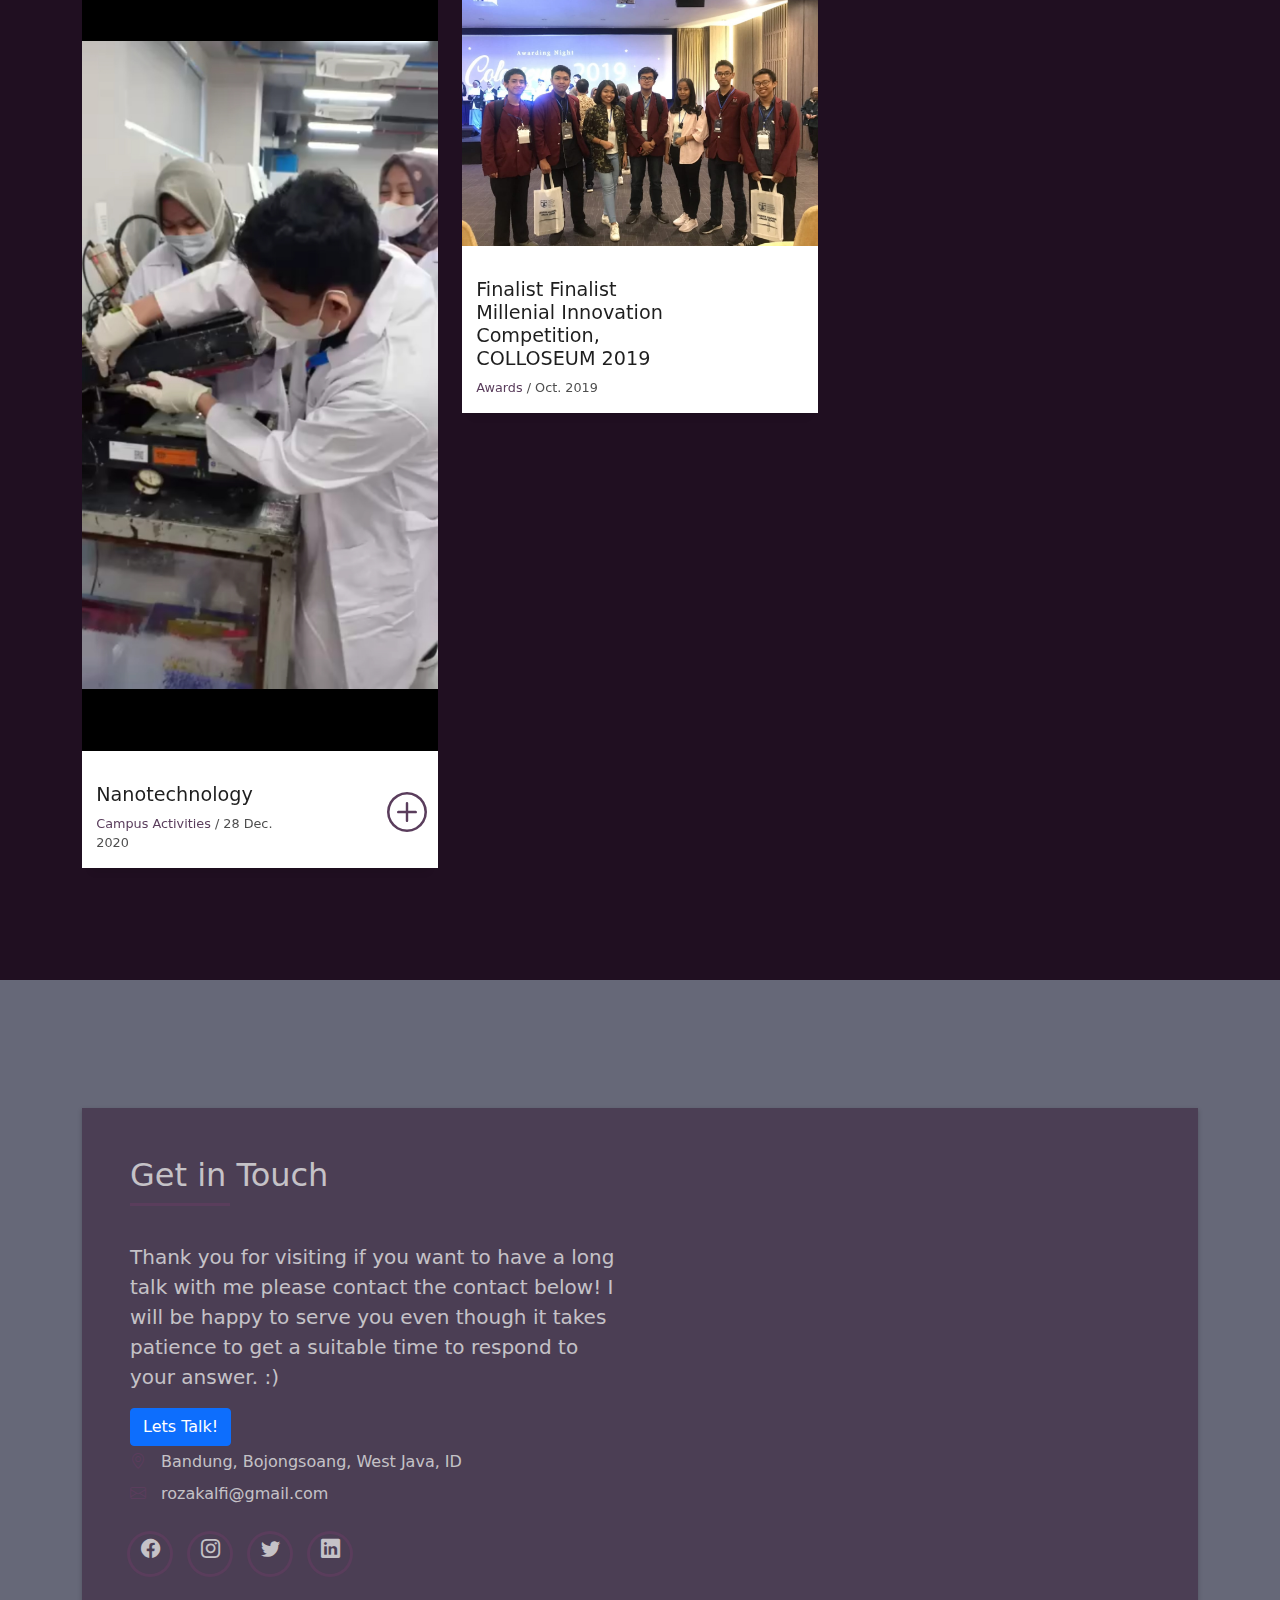
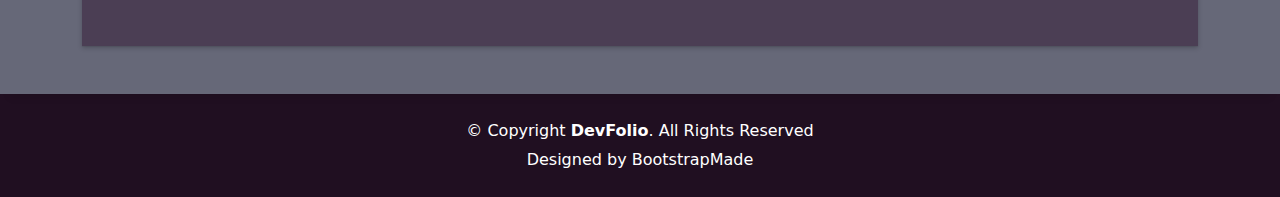
==== commit bcbb7d0d: "add booking" ====
--- a/index.html
+++ b/index.html
@@ -166,7 +166,7 @@
 
               
                 
-                <a href="https://telkomuniversityofficial-my.sharepoint.com/:b:/g/personal/rozakalfi_student_telkomuniversity_ac_id/ESxgufahxfxIj2DyebWSzQYBzcU3GvaJ9-rfBuMZFYkkaA?e=Xilhc6" class="btn btn-primary">Get CV</a>
+                <a href="https://telkomuniversityofficial-my.sharepoint.com/:b:/g/personal/rozakalfi_student_telkomuniversity_ac_id/EZcxpbzbSdJIu2InQay0yb8BkddwSTuJ68-NhHJdNrrciA?e=tMhFj8" class="btn btn-primary">Get CV</a>
 
               
 
@@ -470,7 +470,7 @@
 
 :)
                       </p>
-                      <a href="rozakalfi@gmail.com" class="btn btn-primary">Lets Talk!</a>
+                      <a href="https://outlook.office.com/bookwithme/user/774c87facac64fdd9148e809df75c0fc@student.telkomuniversity.ac.id?anonymous&ep=plink" class="btn btn-primary">Lets Talk!</a>
                       <ul class="list-ico">
                         <li><span class="bi bi-geo-alt"></span> Bandung, Bojongsoang, West Java, ID</li>
                         
